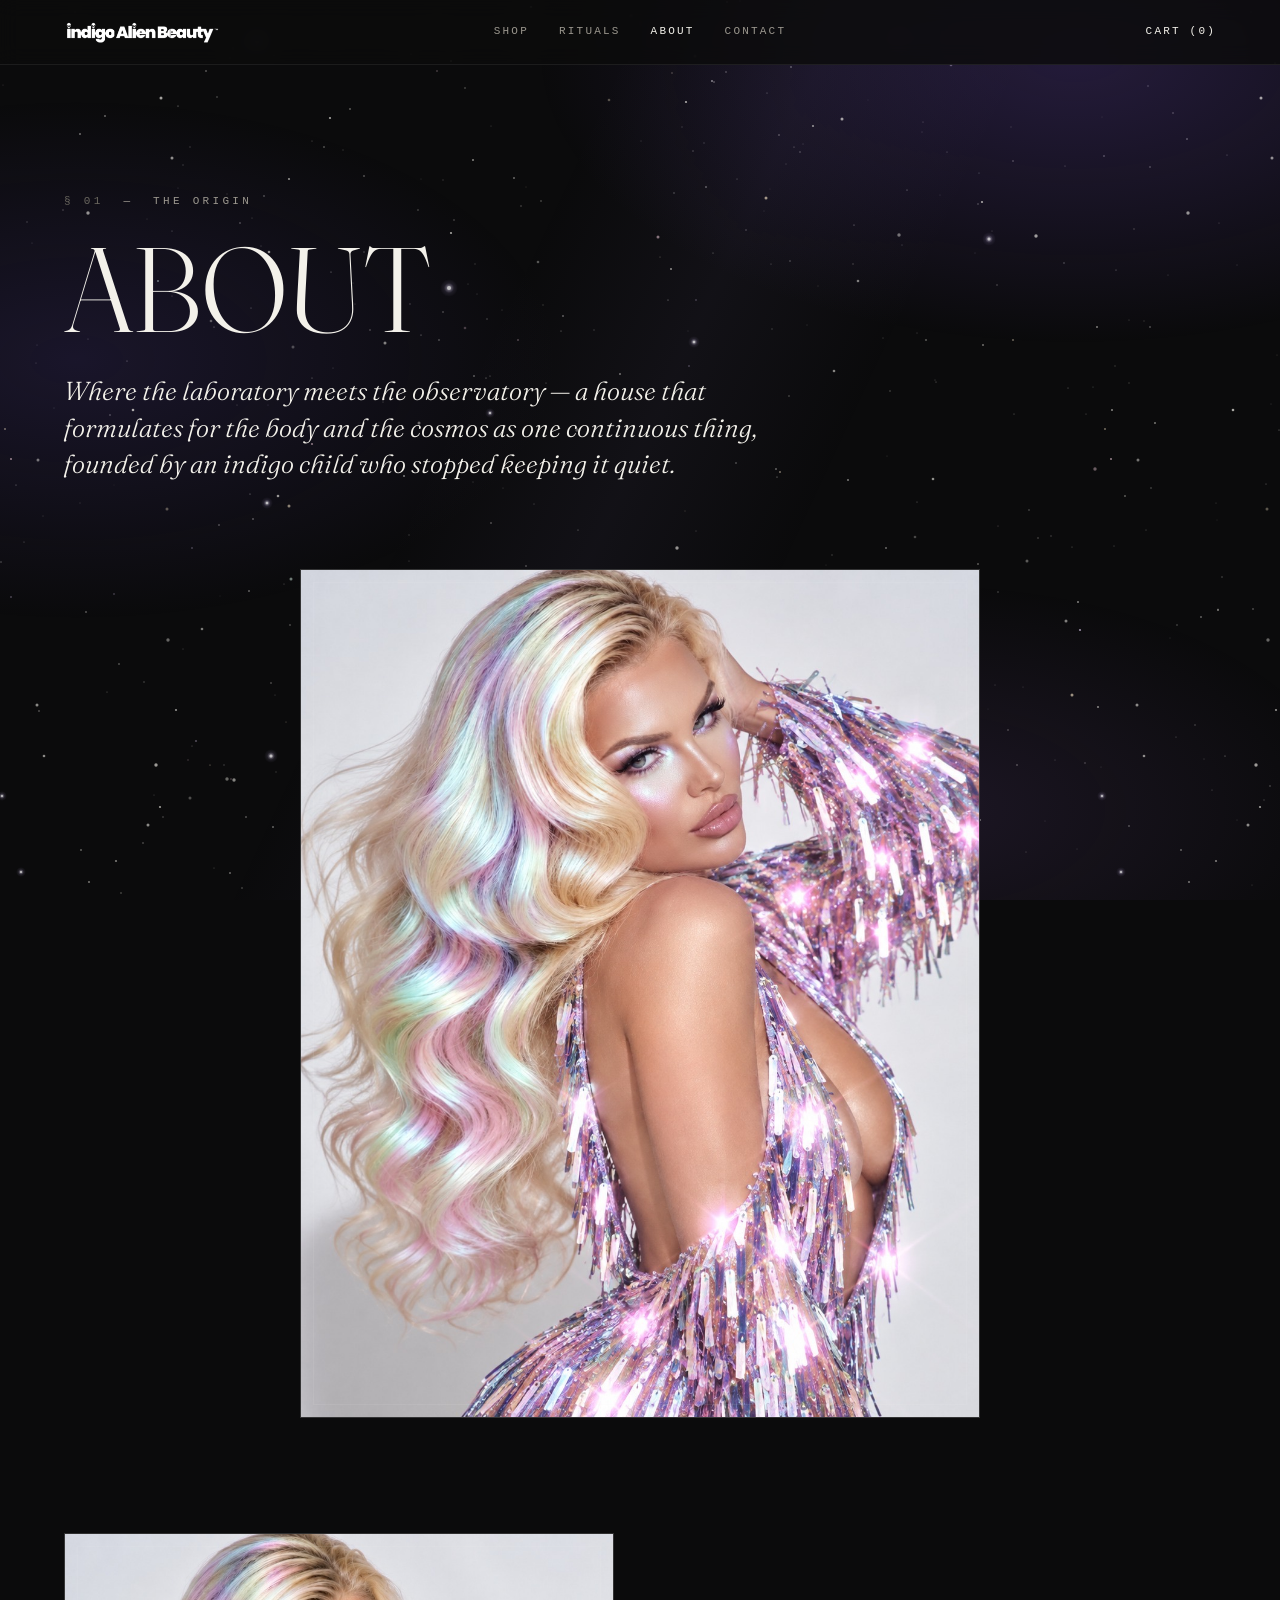
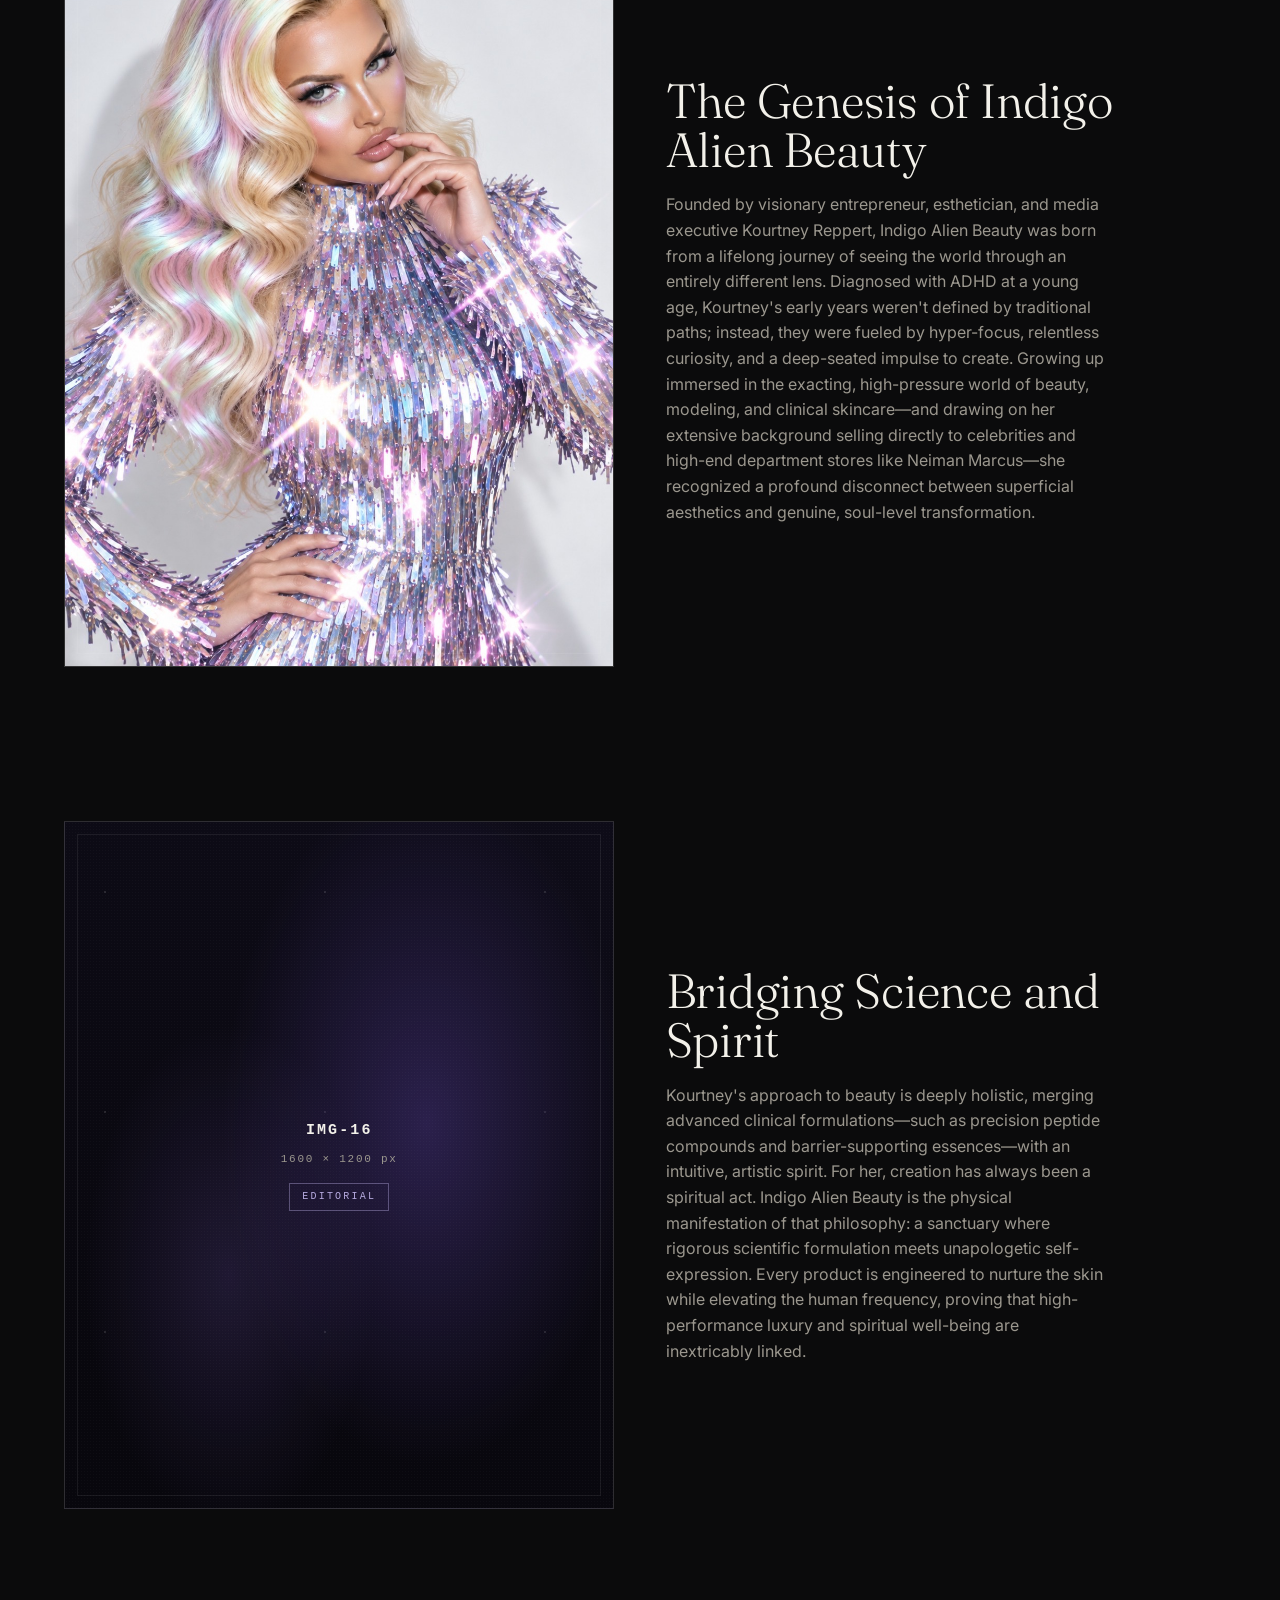
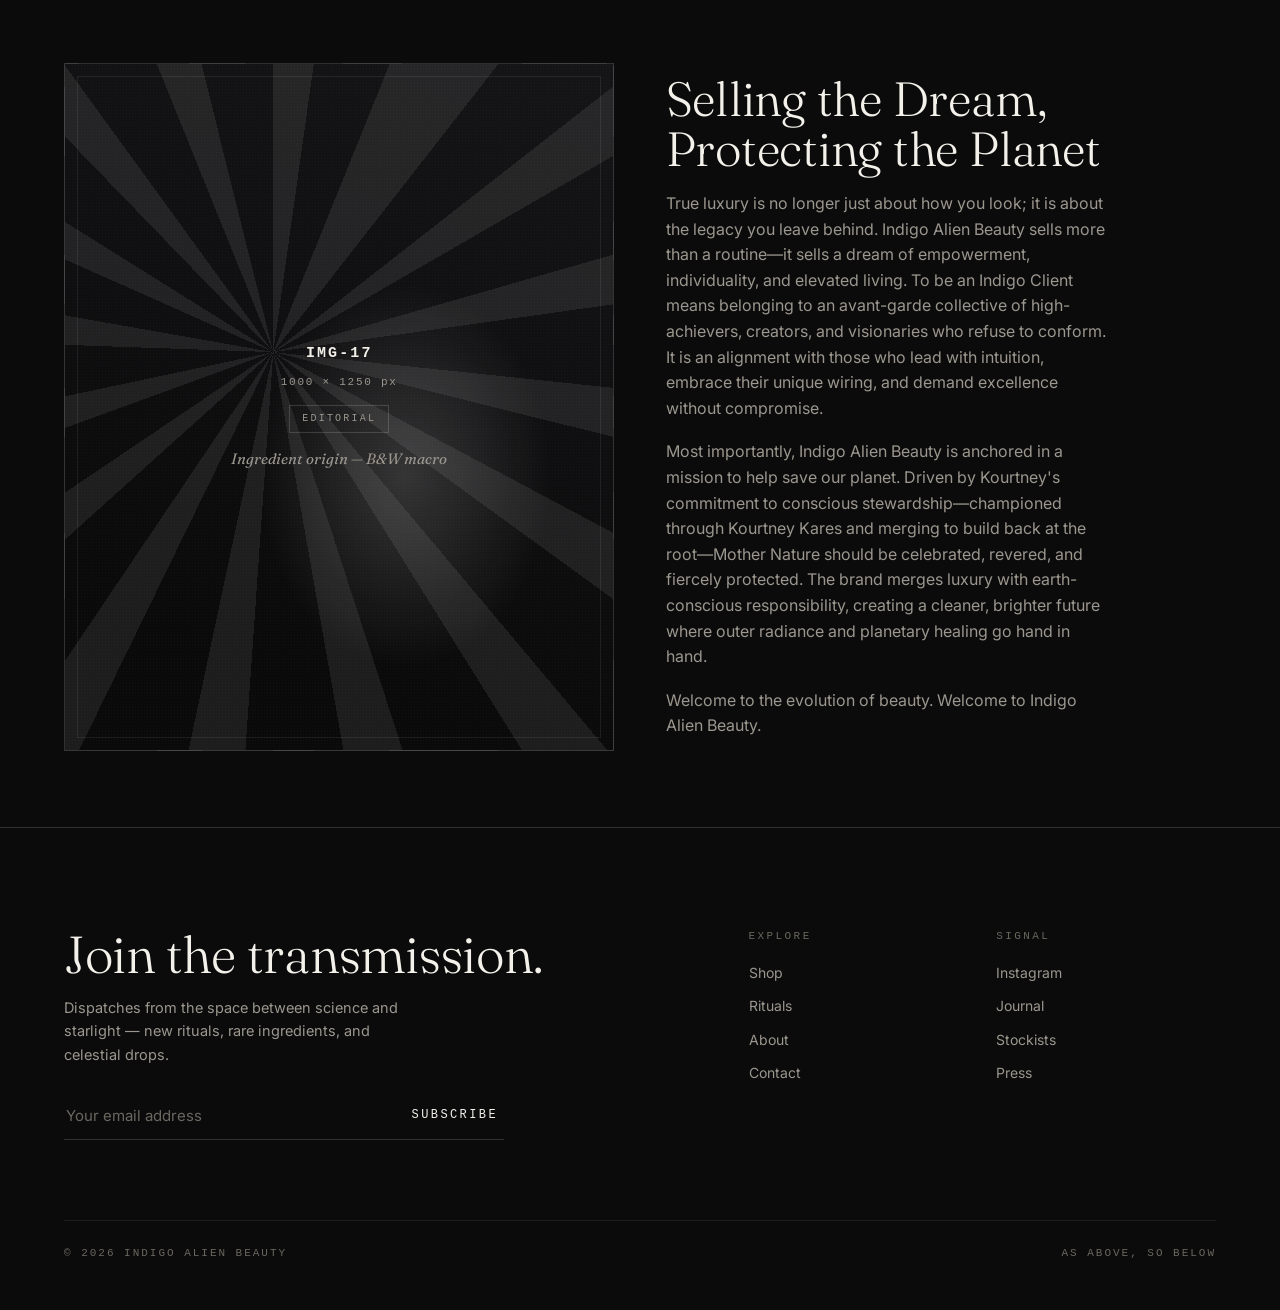
==== indigo-alien-v2/about.html @ c398a467 "Bump CSS cache-buster to v=20260923c on all pages for indigo tagline gradient Co-Authored-By: Claude" ====
<!DOCTYPE html>
<html lang="en">
<head>
<meta charset="UTF-8">
<meta name="viewport" content="width=device-width, initial-scale=1, viewport-fit=cover">
<title>Indigo Alien Beauty — Beauty from Beyond</title>
<link rel="preconnect" href="https://fonts.googleapis.com">
<link rel="preconnect" href="https://fonts.gstatic.com" crossorigin>
<link href="https://fonts.googleapis.com/css2?family=Fraunces:ital,opsz,wght@0,9..144,300;0,9..144,400;0,9..144,500;1,9..144,300;1,9..144,400&family=Inter:wght@400;500;600&display=swap" rel="stylesheet">
<link rel="stylesheet" href="styles.css?v=20260923c">
<link rel="canonical" href="https://justingossman.github.io/indigo-alien-v2/about.html">
<meta name="theme-color" content="#0b0b0c">
<link rel="icon" href="favicon.svg" type="image/svg+xml">
<link rel="apple-touch-icon" href="apple-touch-icon.png">
<!-- Open Graph -->
<meta property="og:type" content="website">
<meta property="og:site_name" content="Indigo Alien Beauty">
<meta property="og:title" content="Indigo Alien Beauty — Beauty from Beyond">
<meta property="og:description" content="Where the laboratory meets the observatory — skincare for the body and the cosmos as one continuous thing.">
<meta property="og:url" content="https://justingossman.github.io/indigo-alien-v2/about.html">
<meta property="og:image" content="https://justingossman.github.io/indigo-alien-v2/og-image.png">
<meta property="og:image:width" content="1200">
<meta property="og:image:height" content="630">
<meta property="og:image:alt" content="Indigo Alien Beauty — Beauty from Beyond">
<!-- Twitter -->
<meta name="twitter:card" content="summary_large_image">
<meta name="twitter:title" content="Indigo Alien Beauty — Beauty from Beyond">
<meta name="twitter:description" content="Where the laboratory meets the observatory — skincare for the body and the cosmos as one continuous thing.">
<meta name="twitter:image" content="https://justingossman.github.io/indigo-alien-v2/og-image.png">
</head>
<body>

<header class="site-head">
  <div class="head-inner">
    <a class="wordmark" href="index.html"><img src="img/brand/ia-logo-wordmark.png" alt="Indigo Alien Beauty" width="1250" height="191"></a>
    <nav class="main-nav">
      <a href="#">Shop</a>
      <a href="rituals.html">Rituals</a>
      <a href="about.html" aria-current="page">About</a>
      <a href="contact.html">Contact</a>
    </nav>
    <a class="cart" href="#">Cart (0)</a>
  </div>
</header>

<section class="wrap page-hero">
  <p class="kicker"><span class="idx">§ 01</span> &nbsp;— &nbsp;The Origin</p>
  <h1 class="display">About</h1>
  <p class="lead">Where the laboratory meets the observatory — a house that formulates for the body and the cosmos as one continuous thing, founded by an indigo child who stopped keeping it quiet.</p>
</section>

<!-- ABOUT HEADER IMAGE — white-bg studio portrait -->
<section class="wrap about-fig">
  <div class="slot">
    <img class="slot-img" src="img/photos/ia-about-header-kourtney.jpg" alt="Kourtney Reppert — studio portrait" width="1122" height="1402" loading="lazy" decoding="async">
  </div>
</section>

<section class="wrap">
  <div class="row2 founder">
    <div class="slot slot--studio slot--standin slot--founder">
      <img class="slot-img" src="img/photos/ia-founder-studio-kourtney.jpg" alt="Kourtney Reppert, founder of Indigo Alien Beauty" width="1121" height="1403" loading="lazy" decoding="async">
      <div class="slot-grain"></div>
      <div class="slot-meta">
        <span class="slot-id">IMG-19</span>
        <span class="slot-dim">900 × 1200 px</span>
        <span class="slot-type">Modeling</span>
      </div>
    </div>
    <div class="row2-copy">
      <h2 class="display">The Genesis of Indigo Alien Beauty</h2>
      <!-- CONFIRM WITH KOURTNEY -->
      <p>Founded by visionary entrepreneur, esthetician, and media executive Kourtney Reppert, Indigo Alien Beauty was born from a lifelong journey of seeing the world through an entirely different lens. Diagnosed with ADHD at a young age, Kourtney's early years weren't defined by traditional paths; instead, they were fueled by hyper-focus, relentless curiosity, and a deep-seated impulse to create. Growing up immersed in the exacting, high-pressure world of beauty, modeling, and clinical skincare—and drawing on her extensive background selling directly to celebrities and high-end department stores like Neiman Marcus—she recognized a profound disconnect between superficial aesthetics and genuine, soul-level transformation.</p>
    </div>
  </div>

  <div class="row2">
    <div class="slot slot--cosmos sx-belief">
      <div class="slot-grain"></div>
      <div class="slot-meta">
        <span class="slot-id">IMG-16</span>
        <span class="slot-dim">1600 × 1200 px</span>
        <span class="slot-type">Editorial</span>
      </div>
    </div>
    <div class="row2-copy">
      <h2 class="display">Bridging Science and Spirit</h2>
      <p>Kourtney's approach to beauty is deeply holistic, merging advanced clinical formulations—such as precision peptide compounds and barrier-supporting essences—with an intuitive, artistic spirit. For her, creation has always been a spiritual act. Indigo Alien Beauty is the physical manifestation of that philosophy: a sanctuary where rigorous scientific formulation meets unapologetic self-expression. Every product is engineered to nurture the skin while elevating the human frequency, proving that high-performance luxury and spiritual well-being are inextricably linked.</p>
    </div>
  </div>

  <div class="row2 flip">
    <div class="slot slot--mono sx-ingredient">
      <div class="slot-grain"></div>
      <div class="slot-meta">
        <span class="slot-id">IMG-17</span>
        <span class="slot-dim">1000 × 1250 px</span>
        <span class="slot-type">Editorial</span>
        <span class="slot-note">Ingredient origin — B&amp;W macro</span>
      </div>
    </div>
    <div class="row2-copy">
      <h2 class="display">Selling the Dream, Protecting the Planet</h2>
      <p>True luxury is no longer just about how you look; it is about the legacy you leave behind. Indigo Alien Beauty sells more than a routine—it sells a dream of empowerment, individuality, and elevated living. To be an Indigo Client means belonging to an avant-garde collective of high-achievers, creators, and visionaries who refuse to conform. It is an alignment with those who lead with intuition, embrace their unique wiring, and demand excellence without compromise.</p>
      <p>Most importantly, Indigo Alien Beauty is anchored in a mission to help save our planet. <!-- CONFIRM WITH KOURTNEY --> Driven by Kourtney's commitment to conscious stewardship—championed through Kourtney Kares and merging to build back at the root—Mother Nature should be celebrated, revered, and fiercely protected. The brand merges luxury with earth-conscious responsibility, creating a cleaner, brighter future where outer radiance and planetary healing go hand in hand.</p>
      <p>Welcome to the evolution of beauty. Welcome to Indigo Alien Beauty.</p>
    </div>
  </div>
</section>

<footer class="site-foot">
  <div class="wrap">
    <div class="foot-top">
      <div class="news">
        <h2 class="display">Join the transmission.</h2>
        <p>Dispatches from the space between science and starlight — new rituals, rare ingredients, and celestial drops.</p>
        <form onsubmit="return false;">
          <input type="email" placeholder="Your email address" aria-label="Your email address">
          <button type="submit">Subscribe</button>
        </form>
      </div>
      <div class="foot-nav">
        <div class="foot-col">
          <h4>Explore</h4>
          <a href="#">Shop</a>
          <a href="rituals.html">Rituals</a>
          <a href="about.html">About</a>
          <a href="contact.html">Contact</a>
        </div>
        <div class="foot-col">
          <h4>Signal</h4>
          <a href="#">Instagram</a>
          <a href="#">Journal</a>
          <a href="contact.html">Stockists</a>
          <a href="contact.html">Press</a>
        </div>
      </div>
    </div>
    <div class="foot-bottom">
      <span>© 2026 Indigo Alien Beauty</span>
      <span>As Above, So Below</span>
    </div>
  </div>
</footer>

</body>
</html>
---- indigo-alien-v2/styles.css ----
/* ============================================================================
   INDIGO ALIEN BEAUTY — "noir meets cosmos"
   A black-and-white editorial frame holding full-colour cosmic imagery.
   Restrained, gallery-like. No glow, no holographic fills, no blanket shadows.
   The page background carries a sparse, static star field (see STAR FIELD).
   ============================================================================ */

:root{
  --bg:      #0b0b0c;   /* near-black gallery wall */
  --bg-2:    #101012;   /* faint panel lift */
  --ink:     #f3f1ea;   /* bone white */
  --muted:   #9b978e;   /* grey type */
  --faint:   #6a675f;
  --line:    rgba(243,241,234,0.16);  /* hairline rule */
  --line-2:  rgba(243,241,234,0.08);  /* softer hairline */
  --indigo:  #3d2f72;   /* the single accent hue — only ever inside image slots */

  /* hero tagline gradient — swap these when Kourtney's logo file arrives */
  --bfb-grad-1: #2E1A6B;   /* deep indigo */
  --bfb-grad-2: #7B5CFF;   /* violet */
  --bfb-grad-3: #C9B8FF;   /* lavender */

  --serif: 'Fraunces', Georgia, 'Times New Roman', serif;
  --sans:  'Inter', system-ui, -apple-system, 'Helvetica Neue', Arial, sans-serif;
  --mono:  ui-monospace, 'SFMono-Regular', 'SF Mono', Menlo, Consolas, monospace;

  --pad: clamp(22px, 5vw, 64px);
  box-sizing:border-box;
}
*{ box-sizing:border-box; }
html,body{ margin:0; padding:0; background:var(--bg); color:var(--ink); }
body{
  font-family:var(--sans); font-size:16px; line-height:1.6;
  -webkit-font-smoothing:antialiased; text-rendering:optimizeLegibility;
  overflow-x:hidden;
  position:relative; z-index:0;          /* stacking context for the star layers */
}

/* ============================================================================
   STAR FIELD — page background only
   Two fixed layers behind every section: soft nebula washes in the brand indigo
   plus a dense far field (static), and a nearer field with a few luminous
   lavender-haloed stars that breathes very slowly. Pure CSS + two small SVG tiles,
   opacity-only animation (GPU composited — costs nothing on a phone), frozen
   under prefers-reduced-motion. Image slots have opaque backgrounds, so stars
   only ever show in the black between them.
   ============================================================================ */
body::before, body::after{
  content:""; position:fixed; inset:0; z-index:-1; pointer-events:none;
  background-repeat:repeat;
}
body::before{
  /* nebula washes in the brand indigo/violet (top-right, left, bottom-right), a faint
     diagonal band, then the dense far star field */
  background-image:
    radial-gradient(60% 46% at 84% 6%,  rgba(96,66,168,0.30), rgba(96,66,168,0) 70%),
    radial-gradient(52% 40% at 6% 40%,  rgba(61,47,114,0.30), rgba(61,47,114,0) 72%),
    radial-gradient(48% 36% at 72% 90%, rgba(122,84,166,0.16), rgba(122,84,166,0) 70%),
    linear-gradient(115deg, rgba(150,130,210,0) 38%, rgba(150,130,210,0.055) 50%, rgba(150,130,210,0) 62%),
    url("img/bg/stars-far.svg");
  background-size:100% 100%,100% 100%,100% 100%,100% 100%,1400px 2000px;
  background-repeat:no-repeat,no-repeat,no-repeat,no-repeat,repeat;
  opacity:1;
}
body::after{
  background-image:url("img/bg/stars-near.svg");
  background-size:1100px 1500px; background-position:37% 61%;
  opacity:0.75;
  animation:stars-breathe 12s ease-in-out infinite alternate;
}
@keyframes stars-breathe{ from{ opacity:0.45; } to{ opacity:1; } }
@media (prefers-reduced-motion:reduce){
  body::after{ animation:none; opacity:0.75; }
}
a{ color:inherit; text-decoration:none; }
img{ display:block; max-width:100%; }

/* ---- layout ------------------------------------------------------------- */
.wrap{ width:100%; max-width:1320px; margin:0 auto; padding:0 var(--pad); }
.rule{ height:1px; background:var(--line); border:0; margin:0; }
.section{ padding-top:clamp(70px,10vw,140px); padding-bottom:clamp(70px,10vw,140px); }  /* top/bottom only so .wrap keeps its side padding */

/* ---- type helpers ------------------------------------------------------- */
.kicker{
  font-family:var(--mono); font-size:11px; letter-spacing:0.30em;
  text-transform:uppercase; color:var(--muted); margin:0;
}
.kicker .idx{ color:var(--faint); }
h1,h2,h3,h4{ font-family:var(--serif); font-weight:300; margin:0; letter-spacing:0; }
.display{
  font-family:var(--serif); font-weight:300; line-height:0.98;
  letter-spacing:-0.005em;
}
.lead{
  font-family:var(--serif); font-style:italic; font-weight:300;
  font-size:clamp(18px,2.3vw,26px); line-height:1.4; color:var(--ink);
}
.smallcaps{
  font-family:var(--mono); text-transform:uppercase; letter-spacing:0.24em;
  font-size:12px; color:var(--muted);
}

/* section header shared */
.sec-head{ display:flex; align-items:flex-end; justify-content:space-between;
  gap:28px; flex-wrap:wrap; margin-bottom:clamp(32px,5vw,64px); }
.sec-head h2{ font-size:clamp(30px,5vw,62px); line-height:1.0; }
.sec-head .note{ max-width:34ch; color:var(--muted); font-size:14.5px; }

/* ---- buttons ------------------------------------------------------------ */
.btn{
  display:inline-block; border:1px solid var(--ink); color:var(--ink);
  background:transparent; padding:16px 32px;
  font-family:var(--mono); font-size:12px; letter-spacing:0.24em;
  text-transform:uppercase; cursor:pointer;
  transition:background .35s ease, color .35s ease;
}
.btn:hover{ background:var(--ink); color:var(--bg); }
.link-underline{
  font-family:var(--mono); font-size:12px; letter-spacing:0.18em;
  text-transform:uppercase; color:var(--ink);
  padding-bottom:3px; border-bottom:1px solid var(--line);
  transition:border-color .3s ease;
}
.link-underline:hover{ border-color:var(--ink); }

/* ============================================================================
   HEADER / NAV
   ============================================================================ */
.site-head{
  position:sticky; top:0; z-index:40;
  background:rgba(11,11,12,0.82);
  -webkit-backdrop-filter:blur(10px); backdrop-filter:blur(10px);
  border-bottom:1px solid var(--line-2);
}
.head-inner{
  display:grid; grid-template-columns:1fr auto 1fr; align-items:center;
  gap:20px; padding:20px var(--pad);
}
.wordmark{
  font-family:var(--serif); font-weight:400; font-size:20px;
  letter-spacing:0.14em; text-transform:uppercase; white-space:nowrap;
  justify-self:start;
}
.wordmark span{ display:block; font-family:var(--mono); font-size:8px;
  letter-spacing:0.34em; color:var(--faint); margin-top:3px; }
.wordmark img{ display:block; height:24px; width:auto; }   /* client trademark wordmark */
.main-nav{ display:flex; gap:30px; justify-self:center; }
.main-nav a{
  font-family:var(--mono); font-size:11px; letter-spacing:0.20em;
  text-transform:uppercase; color:var(--muted); transition:color .25s ease;
}
.main-nav a:hover, .main-nav a[aria-current="page"]{ color:var(--ink); }
.cart{ justify-self:end; font-family:var(--mono); font-size:11px;
  letter-spacing:0.20em; text-transform:uppercase; color:var(--ink); white-space:nowrap; }
@media (max-width:820px){
  .wordmark img{ height:20px; }
  .head-inner{ grid-template-columns:1fr auto; row-gap:16px; }
  .main-nav{ grid-column:1 / -1; justify-self:center; flex-wrap:wrap;
    gap:20px; justify-content:center; }
}

/* ============================================================================
   IMAGE PLACEHOLDER SLOTS  (labeled catalog frames)
   ============================================================================ */
.slot{
  position:relative; width:100%; min-width:0;
  display:flex; align-items:center; justify-content:center;
  background:var(--bg-2);
  border:1px solid var(--line);
  overflow:hidden;
}
/* thin inner mat frame — a line, not a shadow */
.slot::after{
  content:""; position:absolute; inset:12px; border:1px solid var(--line-2);
  pointer-events:none;
}
/* faint tonal grain so empty frames don't read as dead flat */
.slot-grain{
  position:absolute; inset:0; pointer-events:none; opacity:0.5;
  background-image:radial-gradient(rgba(255,255,255,0.05) 0.5px, transparent 0.6px);
  background-size:3px 3px;
}
.slot-meta{ position:relative; z-index:2; text-align:center; padding:20px; }
.slot-id{
  display:block; font-family:var(--mono); font-size:15px; letter-spacing:0.14em;
  color:var(--ink); font-weight:600;
}
.slot-dim{ display:block; font-family:var(--mono); font-size:11px;
  letter-spacing:0.16em; color:var(--muted); margin-top:8px; }
.slot-type{
  display:inline-block; margin-top:14px; padding:5px 12px;
  font-family:var(--mono); font-size:10px; letter-spacing:0.22em;
  text-transform:uppercase; color:var(--muted);
  border:1px solid var(--line);
}
.slot-note{ display:block; margin-top:14px; font-family:var(--serif);
  font-style:italic; font-size:15px; color:var(--muted); }

/* monochrome subject — the diptych band */
.slot--mono{
  background:
    radial-gradient(120% 90% at 25% 15%, rgba(255,255,255,0.10) 0%, transparent 50%),
    linear-gradient(200deg,#151517 0%,#0a0a0b 78%);
}
/* full-colour cosmic subject — a single restrained indigo wash, no rainbow */
.slot--cosmos{
  background:
    radial-gradient(90% 80% at 78% 22%, rgba(61,47,114,0.34) 0%, transparent 58%),
    linear-gradient(200deg,#131317 0%,#0a0a0b 80%);
}
.slot--cosmos .slot-type{ color:#b7abe0; border-color:rgba(183,171,224,0.4); }
/* product studio — neutral vignette */
.slot--studio{
  background:
    radial-gradient(70% 70% at 50% 42%, rgba(255,255,255,0.07) 0%, transparent 62%),
    linear-gradient(200deg,#141416 0%,#0a0a0b 82%);
}

/* ============================================================================
   HERO
   ============================================================================ */
.hero{ display:grid; grid-template-columns:1.02fr 0.98fr; gap:clamp(30px,5vw,72px);
  align-items:center; padding-top:clamp(56px,8vw,110px); padding-bottom:clamp(60px,9vw,120px); }
  /* ^ top/bottom only — the old shorthand wiped out .wrap's side padding and the hero ran edge to edge */
.hero-copy{ max-width:600px; }
.hero h1{ font-size:clamp(40px,9vw,116px); line-height:0.94;
  text-transform:uppercase; letter-spacing:-0.01em; margin:26px 0 0; }
.hero .lead{ max-width:44ch; margin:30px 0 40px; }
.hero-fig{ width:100%; margin:0; }   /* <figure> default 40px side margins were pushing the photo off-screen on phones */
.hero-fig .slot{ aspect-ratio:3/4; }
.hero-fig .slot-img{ object-position:50% 18%; }     /* face leads on the 3:4 desktop frame */
@media (max-width:860px){
  .hero{ grid-template-columns:minmax(0,1fr); }
  .hero-copy{ min-width:0; }
  .hero-fig{ order:-1; min-width:0; }
  /* phones: the full campaign frame — face and jar both in shot, nothing cropped */
  .hero-fig .slot{ aspect-ratio:1154/2106; max-height:82vh; }
  .hero-fig .slot-img{ object-position:50% 50%; }
}

/* ============================================================================
   COVER — the client's brand lockup as a masthead above the hero (index only)
   ============================================================================ */
.cover{ display:flex; justify-content:center; padding-top:clamp(34px,5vw,64px); }
.cover-lockup{ width:min(560px,86%); height:auto; }
.cover + .hero{ padding-top:clamp(36px,5vw,72px); }

/* ============================================================================
   DIPTYCH — "As Above, So Below"
   ============================================================================ */
.diptych{ display:flex; flex-direction:column; gap:clamp(28px,4vw,56px); }
.pair{ display:grid; grid-template-columns:minmax(0,1fr) minmax(0,1fr); gap:clamp(14px,2vw,26px);
  align-items:stretch; }
.pair .slot{ aspect-ratio:4/5; }
.pair-head{ display:flex; align-items:baseline; justify-content:space-between;
  gap:16px; border-top:1px solid var(--line); padding-top:14px; margin-bottom:14px; }
.pair-head .pi{ font-family:var(--serif); font-style:italic; font-size:22px; color:var(--muted); }
.pair-head .pl{ font-family:var(--mono); font-size:11px; letter-spacing:0.22em;
  text-transform:uppercase; color:var(--faint); }
@media (max-width:640px){ .pair{ grid-template-columns:1fr; gap:14px; } }

/* ============================================================================
   PRODUCTS — "Luminous Offerings"
   ============================================================================ */
.products{ display:grid; grid-template-columns:repeat(3,minmax(0,1fr)); gap:clamp(20px,3vw,42px); }
.product .slot{ aspect-ratio:4/5; }
.product .p-body{ display:flex; align-items:baseline; justify-content:space-between;
  gap:16px; margin-top:22px; border-top:1px solid var(--line); padding-top:18px; }
.product h3{ font-size:26px; line-height:1.05; }
.product .p-desc{ color:var(--muted); font-size:13.5px; margin:8px 0 0; max-width:32ch; }
.product .price{ font-family:var(--mono); font-size:14px; letter-spacing:0.08em; color:var(--ink); }
.product .p-foot{ display:flex; align-items:center; justify-content:space-between;
  margin-top:16px; }
@media (max-width:820px){ .products{ grid-template-columns:1fr; max-width:460px; margin:0 auto; } }

/* ============================================================================
   FULL-BLEED BANNER — "Starseed Ritual Collection"
   ============================================================================ */
.banner{ position:relative; }
.banner .slot{ aspect-ratio:auto; min-height:clamp(360px,52vw,620px); border-left:0; border-right:0; }
.banner .slot::after{ inset:18px; }
.banner-copy{ position:absolute; inset:0; z-index:3; display:flex; flex-direction:column;
  align-items:center; justify-content:center; text-align:center; padding:30px; }
.banner-copy .kicker{ margin-bottom:22px; }
.banner-copy h2{ font-size:clamp(34px,6.5vw,88px); line-height:0.98;
  text-transform:uppercase; letter-spacing:0.01em; }
.banner-copy .sub{ font-family:var(--serif); font-style:italic; font-size:clamp(16px,2.4vw,24px);
  color:var(--ink); margin-top:20px; }
/* keep the banner meta chip out of the way, lower-left */
.banner .slot-meta{ position:absolute; left:22px; bottom:18px; text-align:left; padding:0; z-index:2; }
.banner .slot-meta .slot-type{ margin-top:10px; }

/* ============================================================================
   LIMITED-RUN DETAIL BLOCK
   ============================================================================ */
.detail{ text-align:center; padding-top:clamp(46px,7vw,90px); padding-bottom:clamp(46px,7vw,90px); }
.detail .line{ display:inline-flex; flex-wrap:wrap; gap:10px 26px; justify-content:center;
  align-items:center; padding:26px 0; border-top:1px solid var(--line);
  border-bottom:1px solid var(--line); }
.detail .line span{ font-family:var(--mono); font-size:12px; letter-spacing:0.32em;
  text-transform:uppercase; color:var(--muted); }
.detail .line b{ color:var(--ink); font-weight:400; }
.detail .line i{ color:var(--faint); font-style:normal; }

/* ============================================================================
   FOOTER + NEWSLETTER
   ============================================================================ */
.site-foot{ border-top:1px solid var(--line); padding:clamp(56px,8vw,100px) 0 48px; }
.foot-top{ display:grid; grid-template-columns:1.3fr 1fr; gap:clamp(36px,6vw,80px);
  align-items:start; }
.news h2{ font-size:clamp(28px,4.5vw,52px); line-height:1.0; }
.news p{ color:var(--muted); max-width:40ch; margin:16px 0 26px; font-size:14.5px; }
.news form{ display:flex; gap:0; max-width:440px; border-bottom:1px solid var(--line); }
.news input{ flex:1; background:transparent; border:0; color:var(--ink);
  font-family:var(--sans); font-size:15px; padding:14px 2px; }
.news input::placeholder{ color:var(--faint); }
.news input:focus{ outline:0; }
.news button{ background:transparent; border:0; color:var(--ink); cursor:pointer;
  font-family:var(--mono); font-size:12px; letter-spacing:0.20em; text-transform:uppercase;
  padding:0 6px; }
.news button:hover{ color:var(--muted); }
.foot-nav{ display:grid; grid-template-columns:1fr 1fr; gap:28px; }
.foot-col h4{ font-family:var(--mono); font-weight:400; font-size:11px; letter-spacing:0.22em;
  text-transform:uppercase; color:var(--faint); margin:0 0 16px; }
.foot-col a{ display:block; font-size:14px; color:var(--muted); margin-bottom:11px;
  transition:color .25s ease; }
.foot-col a:hover{ color:var(--ink); }
.foot-bottom{ display:flex; align-items:center; justify-content:space-between;
  flex-wrap:wrap; gap:14px; margin-top:clamp(46px,7vw,80px); padding-top:24px;
  border-top:1px solid var(--line-2); }
.foot-bottom span{ font-family:var(--mono); font-size:11px; letter-spacing:0.18em;
  text-transform:uppercase; color:var(--faint); }
@media (max-width:760px){
  .foot-top{ grid-template-columns:1fr; }
}

/* ============================================================================
   INTERIOR PAGE HERO (rituals / about / contact)
   ============================================================================ */
.page-hero{ padding-top:clamp(70px,10vw,130px); padding-bottom:clamp(30px,5vw,60px); }
.page-hero h1{ font-size:clamp(46px,10vw,120px); line-height:0.94;
  text-transform:uppercase; letter-spacing:-0.01em; margin:22px 0 0; }
.page-hero .lead{ max-width:46ch; margin-top:28px; }

/* generic two-up editorial rows */
.row2{ display:grid; grid-template-columns:minmax(0,1fr) minmax(0,1fr); gap:clamp(24px,4vw,60px);
  align-items:center; padding:clamp(40px,6vw,90px) 0; }
.row2.flip .row2-copy{ order:2; }
.row2 .slot{ aspect-ratio:4/5; }
.row2-copy h2{ font-size:clamp(28px,4vw,48px); line-height:1.03; }
.row2-copy p{ color:var(--muted); margin:18px 0 0; max-width:44ch; }
.row2-copy .kicker{ margin-bottom:18px; }
@media (max-width:800px){
  .row2{ grid-template-columns:1fr; }
  .row2.flip .row2-copy{ order:0; }
}

/* founder row (about) — portrait at 3:4, first-person statement */
.row2 .slot--founder{ aspect-ratio:3/4; }
.founder .row2-copy .statement{
  font-family:var(--serif); font-style:italic; font-weight:300;
  font-size:clamp(18px,1.7vw,22px); line-height:1.45; color:var(--ink);
}
.founder .row2-copy .sig{
  font-family:var(--mono); font-style:normal; font-size:11px; letter-spacing:0.22em;
  text-transform:uppercase; color:var(--faint); margin-top:28px;
}

/* steps list (rituals) */
.steps{ display:grid; grid-template-columns:repeat(3,minmax(0,1fr)); gap:clamp(20px,3vw,40px); }
.step .slot{ aspect-ratio:3/4; }
.step .s-no{ font-family:var(--serif); font-style:italic; font-size:22px; color:var(--muted);
  margin-top:20px; }
.step h3{ font-size:23px; margin:6px 0 8px; }
.step p{ color:var(--muted); font-size:14px; margin:0; }
@media (max-width:820px){ .steps{ grid-template-columns:1fr; max-width:440px; margin:0 auto; } }

/* contact */
.contact-grid{ display:grid; grid-template-columns:minmax(0,1fr) minmax(0,1fr); gap:clamp(30px,5vw,70px);
  align-items:start; padding-bottom:clamp(50px,8vw,100px); }
.contact-form label{ display:block; font-family:var(--mono); font-size:11px;
  letter-spacing:0.20em; text-transform:uppercase; color:var(--muted); margin:24px 0 8px; }
.contact-form input, .contact-form textarea{
  width:100%; background:transparent; border:0; border-bottom:1px solid var(--line);
  color:var(--ink); font-family:var(--sans); font-size:15px; padding:12px 2px; }
.contact-form input:focus, .contact-form textarea:focus{ outline:0; border-color:var(--ink); }
.contact-form textarea{ resize:vertical; min-height:110px; }
.contact-form .btn{ margin-top:34px; }
.contact-info dt{ font-family:var(--mono); font-size:11px; letter-spacing:0.20em;
  text-transform:uppercase; color:var(--faint); margin-top:26px; }
.contact-info dd{ margin:8px 0 0; font-family:var(--serif); font-size:20px; color:var(--ink); }
@media (max-width:800px){ .contact-grid{ grid-template-columns:1fr; } }

/* ============================================================================
   HYBRID FILL — no slot reads empty
   EDITORIAL slots: CSS-only cosmic/macro textures (no external images).
   B&W diptych + ingredient stay strictly monochrome; the four colour cosmic
   slots carry a restrained indigo undertone. Each slot is distinct; the six
   diptych textures are built in mirrored pairs so each pair reads as a pair.
   `.slot.sx-*` (0,2,0) intentionally overrides `.slot--mono/--cosmos` (0,1,0).
   ============================================================================ */

/* — Pair I · Neuron / Galaxy filament (branching web, mirrored corners) — */
.slot.sx-neuron{
  background-color:#0a0a0b;
  background-image:
    radial-gradient(closest-side at 30% 28%, rgba(255,255,255,0.30), rgba(255,255,255,0.05) 45%, transparent 72%),
    repeating-conic-gradient(from 12deg at 30% 28%, rgba(255,255,255,0.05) 0deg 1.6deg, transparent 1.6deg 8deg),
    radial-gradient(1px 1px at 18px 30px, rgba(255,255,255,0.35), transparent),
    radial-gradient(1px 1px at 70px 90px, rgba(255,255,255,0.22), transparent),
    linear-gradient(200deg,#161618,#0a0a0b 80%);
  background-size:auto,auto,120px 120px,170px 170px,auto;
}
.slot.sx-galaxy{
  background-color:#0a0a0b;
  background-image:
    radial-gradient(closest-side at 70% 72%, rgba(255,255,255,0.30), rgba(255,255,255,0.05) 45%, transparent 72%),
    repeating-conic-gradient(from 12deg at 70% 72%, rgba(255,255,255,0.05) 0deg 1.6deg, transparent 1.6deg 8deg),
    radial-gradient(1px 1px at 40px 20px, rgba(255,255,255,0.30), transparent),
    radial-gradient(1px 1px at 90px 80px, rgba(255,255,255,0.20), transparent),
    linear-gradient(200deg,#151517,#0a0a0b 80%);
  background-size:auto,auto,140px 140px,190px 190px,auto;
}

/* — Pair II · Iris / Nebula (radial burst from centre) — */
.slot.sx-iris{
  background-color:#0a0a0b;
  background-image:
    radial-gradient(circle at 50% 50%, #050506 7%, transparent 8%),
    repeating-conic-gradient(from 0deg at 50% 50%, rgba(255,255,255,0.12) 0deg 1.2deg, transparent 1.2deg 4.2deg),
    radial-gradient(circle at 50% 50%, transparent 52%, rgba(255,255,255,0.12) 60%, transparent 66%),
    radial-gradient(circle at 50% 50%, rgba(255,255,255,0.10), transparent 55%),
    linear-gradient(200deg,#141416,#0a0a0b 85%);
}
.slot.sx-nebula{
  background-color:#0a0a0b;
  background-image:
    radial-gradient(40% 32% at 46% 44%, rgba(255,255,255,0.22), transparent 70%),
    radial-gradient(55% 45% at 56% 58%, rgba(255,255,255,0.12), transparent 72%),
    radial-gradient(1px 1px at 30px 40px, rgba(255,255,255,0.32), transparent),
    radial-gradient(1px 1px at 96px 110px, rgba(255,255,255,0.20), transparent),
    linear-gradient(200deg,#141416,#0a0a0b 85%);
  background-size:auto,auto,150px 150px,210px 210px,auto;
}

/* — Pair III · Tree roots / Blood vessels (vertical branching, mirrored) — */
.slot.sx-roots{
  background-color:#0a0a0b;
  background-image:
    linear-gradient(180deg, rgba(255,255,255,0.16), transparent 55%),
    repeating-linear-gradient(200deg, rgba(255,255,255,0.06) 0 1px, transparent 1px 20px),
    repeating-linear-gradient(158deg, rgba(255,255,255,0.05) 0 1px, transparent 1px 26px),
    linear-gradient(200deg,#151517,#0a0a0b 82%);
}
.slot.sx-vessels{
  background-color:#0a0a0b;
  background-image:
    linear-gradient(0deg, rgba(255,255,255,0.15), transparent 55%),
    repeating-linear-gradient(160deg, rgba(255,255,255,0.06) 0 1px, transparent 1px 20px),
    repeating-linear-gradient(202deg, rgba(255,255,255,0.05) 0 1px, transparent 1px 26px),
    linear-gradient(200deg,#151517,#0a0a0b 82%);
}

/* — IMG-17 · Ingredient origin (B&W crystalline macro) — */
.slot.sx-ingredient{
  background-color:#0a0a0b;
  background-image:
    repeating-conic-gradient(from 30deg at 38% 42%, rgba(255,255,255,0.08) 0deg 8deg, rgba(0,0,0,0) 8deg 22deg),
    radial-gradient(closest-side at 62% 60%, rgba(255,255,255,0.16), transparent 70%),
    linear-gradient(200deg,#151517,#0a0a0b 82%);
}

/* — Colour cosmic slots (restrained indigo undertone) — */
.slot.sx-banner{
  background-color:#0a0a0e;
  background-image:
    radial-gradient(60% 120% at 22% 40%, rgba(61,47,114,0.55), transparent 60%),
    radial-gradient(50% 100% at 78% 62%, rgba(90,60,150,0.32), transparent 62%),
    radial-gradient(1px 1px at 30px 40px, rgba(255,255,255,0.5), transparent),
    radial-gradient(1px 1px at 120px 90px, rgba(255,255,255,0.28), transparent),
    linear-gradient(200deg,#0e0c18,#08070d 85%);
  background-size:auto,auto,160px 160px,240px 240px,auto;
}
.slot.sx-ritual{
  background-color:#0a0a0e;
  background-image:
    radial-gradient(70% 110% at 12% 50%, rgba(70,52,128,0.5), transparent 62%),
    radial-gradient(40% 60% at 70% 30%, rgba(120,90,190,0.22), transparent 65%),
    radial-gradient(1px 1px at 50px 60px, rgba(255,255,255,0.4), transparent),
    linear-gradient(200deg,#0e0c18,#08070d 85%);
  background-size:auto,auto,200px 200px,auto;
}
.slot.sx-belief{
  background-color:#0a0a0e;
  background-image:
    radial-gradient(60% 80% at 66% 44%, rgba(74,54,132,0.5), transparent 62%),
    radial-gradient(40% 55% at 30% 66%, rgba(120,90,190,0.20), transparent 66%),
    radial-gradient(1px 1px at 40px 70px, rgba(255,255,255,0.4), transparent),
    linear-gradient(200deg,#0e0c18,#08070d 85%);
  background-size:auto,auto,220px 220px,auto;
}
.slot.sx-contact{
  background-color:#0a0a0e;
  background-image:
    radial-gradient(90% 60% at 50% 22%, rgba(74,54,132,0.5), transparent 60%),
    radial-gradient(70% 50% at 50% 82%, rgba(60,44,110,0.3), transparent 66%),
    radial-gradient(1px 1px at 60px 50px, rgba(255,255,255,0.4), transparent),
    linear-gradient(200deg,#0e0c18,#08070d 85%);
  background-size:auto,auto,200px 200px,auto;
}

/* ============================================================================
   STAND-IN slots — PRODUCT & MODELING hold full-colour temporary stand-in
   images until licensed originals land. No overlay; provenance and swap
   status are tracked in PLACEHOLDERS.md only.
   ============================================================================ */
.slot--standin{ isolation:isolate; }
.slot--standin .slot-meta{ display:none; }          /* the image is the content */
.slot-img{
  position:absolute; inset:0; width:100%; height:100%; object-fit:cover; z-index:0;
}
.slot--standin .slot-grain{ display:none; }          /* grain off — full-quality image */

/* ============================================================================
   HERO TAGLINE — "Beauty from Beyond"™
   Iridescent indigo text fill (deep indigo / violet / lavender — colors live
   in :root as --bfb-grad-1/2/3) with a very slow shimmer. Falls back to solid
   ink where background-clip:text is unsupported; static gradient under
   prefers-reduced-motion.
   ============================================================================ */
.hero h1.tagline{
  font-size:clamp(46px,10.5vw,138px); font-weight:500; line-height:0.95;
  margin:24px 0 0;
}
@supports ((-webkit-background-clip:text) or (background-clip:text)){
  .hero h1.tagline{
    background:linear-gradient(100deg,var(--bfb-grad-1) 0%,var(--bfb-grad-2) 28%,var(--bfb-grad-3) 52%,var(--bfb-grad-2) 76%,var(--bfb-grad-1) 100%);
    background-size:220% 100%; background-position:0 0;
    -webkit-background-clip:text; background-clip:text;
    -webkit-text-fill-color:transparent; color:transparent;
    animation:bfb-shimmer 22s linear infinite;
  }
}
@keyframes bfb-shimmer{ to{ background-position:220% 0; } }
@media (prefers-reduced-motion:reduce){
  .hero h1.tagline{ animation:none; }
}
.tagline .tm{ font-size:0.32em; vertical-align:super; font-weight:400; line-height:1; }
/* former headline, demoted to subheadline */
.hero .subhead{
  font-family:var(--serif); font-weight:300;
  font-size:clamp(22px,3.2vw,42px); line-height:1.05;
  text-transform:uppercase; letter-spacing:-0.005em;
  color:var(--ink); margin:16px 0 0;
}

/* ============================================================================
   CLIENT CAMPAIGN PHOTOS — about header figure, serum band, lookbook strip
   Mobile-first. Every frame has an explicit aspect-ratio and every <img> has
   width/height attributes, so nothing shifts on load. Faces never cropped:
   mobile frames use each photo's natural ratio.
   ============================================================================ */
/* About header figure — natural ratio, centred plate */
.about-fig{ padding-bottom:clamp(20px,3vw,40px); }
.about-fig .slot{ aspect-ratio:1122/1402; max-width:680px; margin:0 auto; }

/* Serum band — natural ratio on mobile (zero crop); wide editorial band on desktop,
   positioned high so the face stays fully in frame */
.serum-band{ border-top:1px solid var(--line-2); border-bottom:1px solid var(--line-2);
  margin-top:clamp(20px,4vw,40px); }
.serum-band img{ display:block; width:100%; height:auto;
  aspect-ratio:1100/1430; object-fit:cover; }
@media (min-width:861px){
  .serum-band img{ aspect-ratio:16/7; object-position:50% 18%; }
}

/* Lookbook strip — swipeable snap strip on mobile, three-up row on desktop */
.lookbook{ padding-top:0; }
.look-strip{ display:flex; gap:clamp(12px,1.8vw,26px); overflow-x:auto;
  scroll-snap-type:x mandatory; -webkit-overflow-scrolling:touch;
  scrollbar-width:none; padding-bottom:4px; }
.look-strip::-webkit-scrollbar{ display:none; }
.look-slot{ flex:0 0 78%; scroll-snap-align:center; aspect-ratio:4/5; }
@media (min-width:861px){
  .look-strip{ overflow-x:visible; }
  .look-slot{ flex:1; }
}
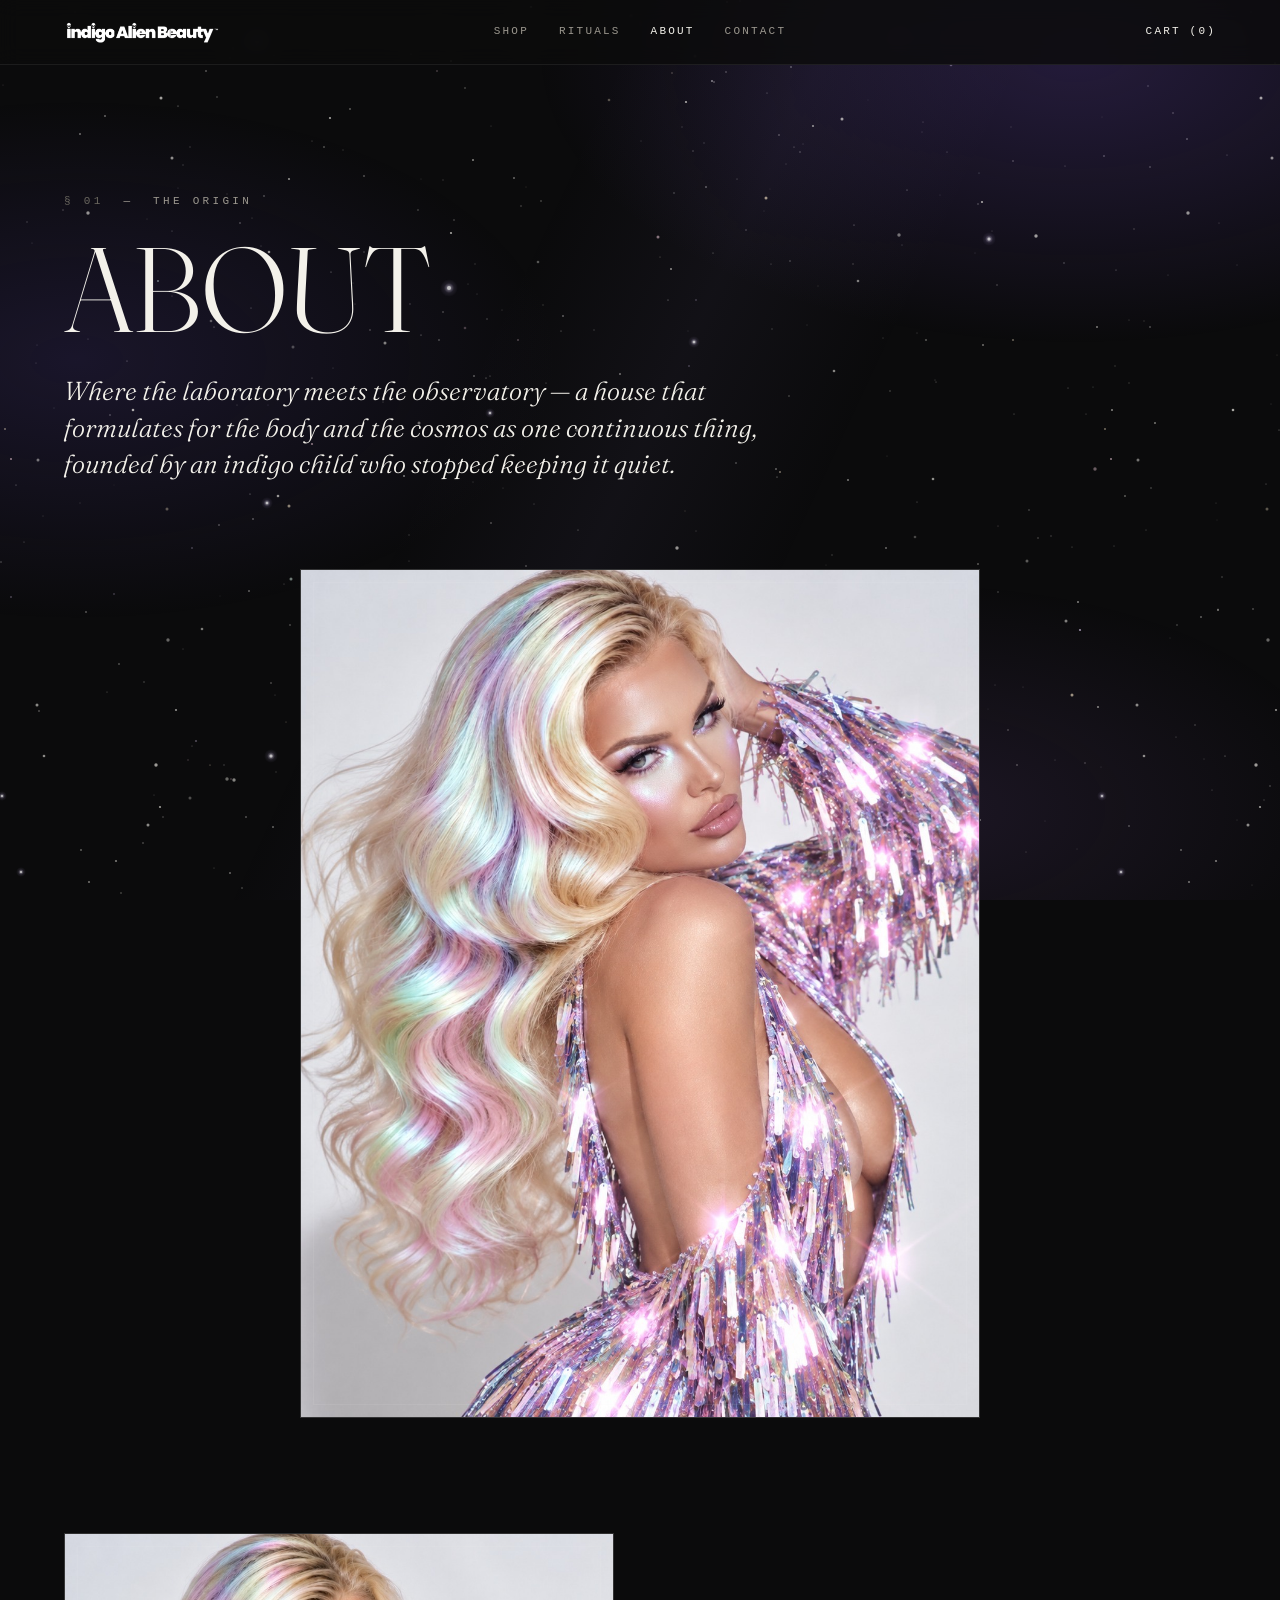
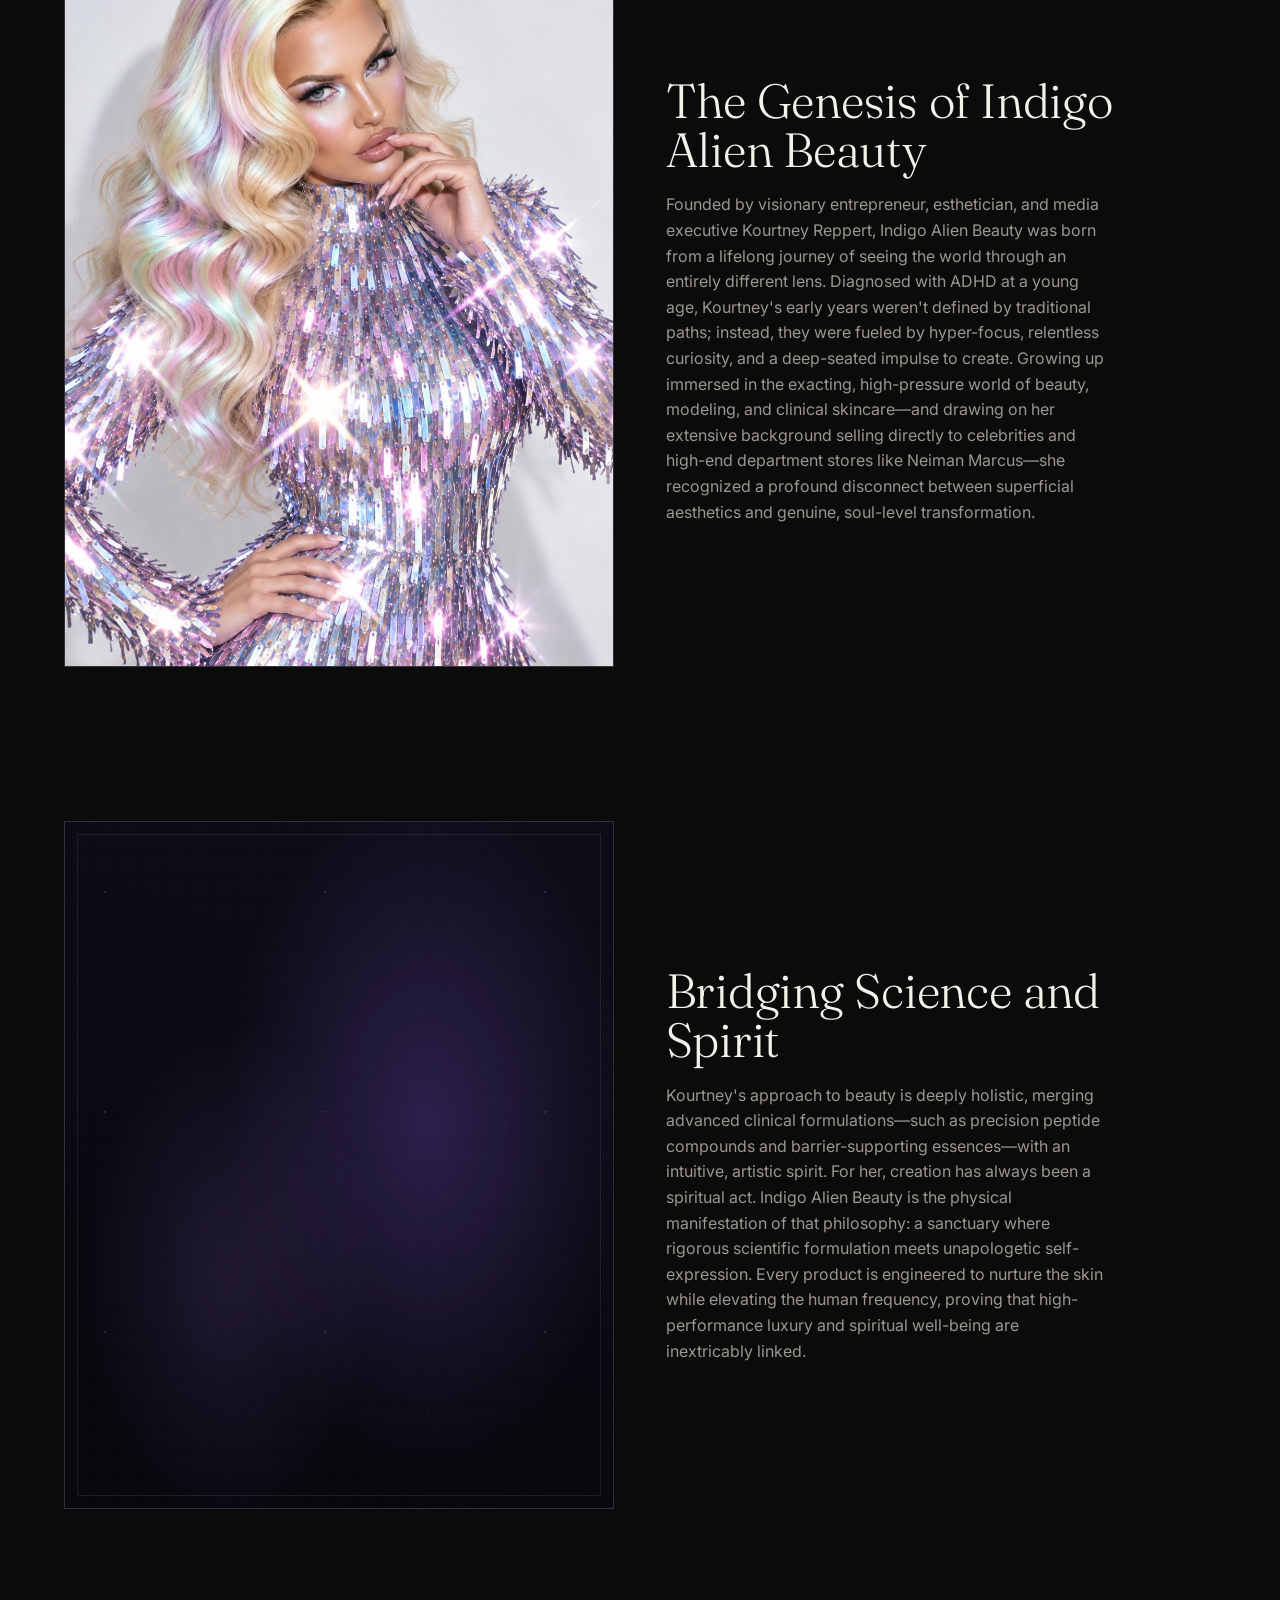
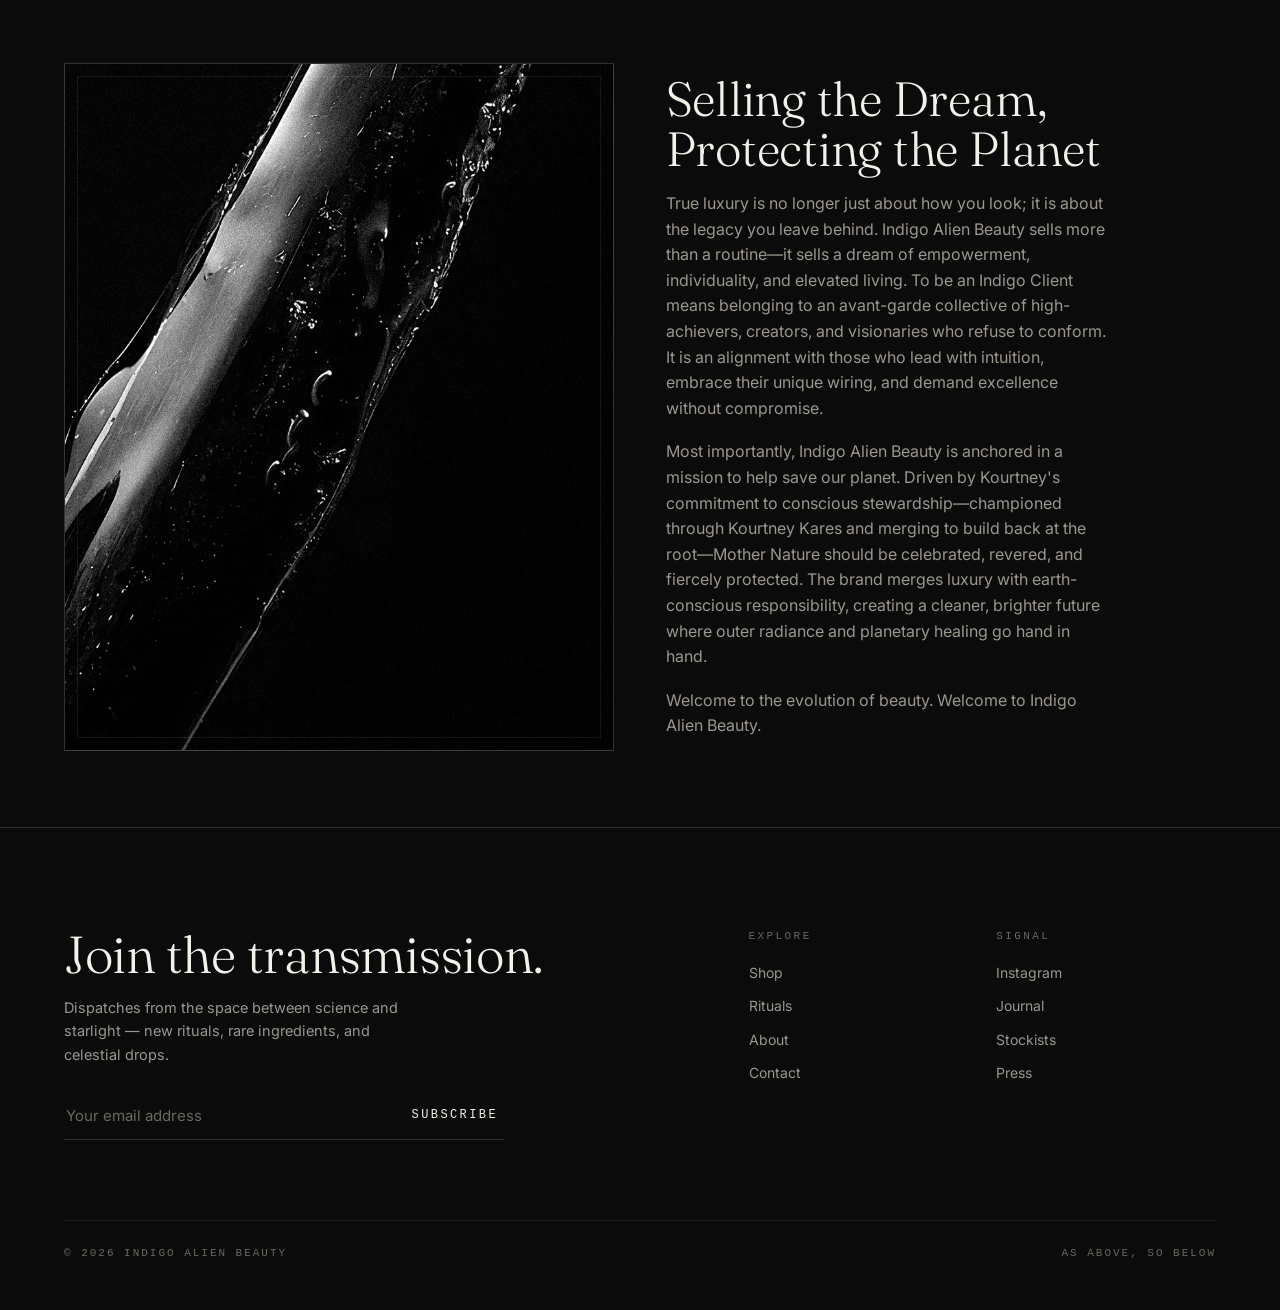
==== commit e0a1fb07: "v2: product shots only in product slots; wire Shop to the store; tidy placeholders - Diptych: Pair I" ====
--- a/indigo-alien-v2/about.html
+++ b/indigo-alien-v2/about.html
@@ -7,7 +7,7 @@
 <link rel="preconnect" href="https://fonts.googleapis.com">
 <link rel="preconnect" href="https://fonts.gstatic.com" crossorigin>
 <link href="https://fonts.googleapis.com/css2?family=Fraunces:ital,opsz,wght@0,9..144,300;0,9..144,400;0,9..144,500;1,9..144,300;1,9..144,400&family=Inter:wght@400;500;600&display=swap" rel="stylesheet">
-<link rel="stylesheet" href="styles.css?v=20260923c">
+<link rel="stylesheet" href="styles.css?v=20260924a">
 <link rel="canonical" href="https://justingossman.github.io/indigo-alien-v2/about.html">
 <meta name="theme-color" content="#0b0b0c">
 <link rel="icon" href="favicon.svg" type="image/svg+xml">
@@ -34,12 +34,12 @@
   <div class="head-inner">
     <a class="wordmark" href="index.html"><img src="img/brand/ia-logo-wordmark.png" alt="Indigo Alien Beauty" width="1250" height="191"></a>
     <nav class="main-nav">
-      <a href="#">Shop</a>
+      <a href="https://indigoalienbeauty.com">Shop</a>
       <a href="rituals.html">Rituals</a>
       <a href="about.html" aria-current="page">About</a>
       <a href="contact.html">Contact</a>
     </nav>
-    <a class="cart" href="#">Cart (0)</a>
+    <a class="cart" href="https://indigoalienbeauty.com/cart">Cart (0)</a>
   </div>
 </header>
 
@@ -75,14 +75,7 @@
   </div>
 
   <div class="row2">
-    <div class="slot slot--cosmos sx-belief">
-      <div class="slot-grain"></div>
-      <div class="slot-meta">
-        <span class="slot-id">IMG-16</span>
-        <span class="slot-dim">1600 × 1200 px</span>
-        <span class="slot-type">Editorial</span>
-      </div>
-    </div>
+    <div class="slot slot--cosmos sx-belief" aria-hidden="true"><div class="slot-grain"></div></div>
     <div class="row2-copy">
       <h2 class="display">Bridging Science and Spirit</h2>
       <p>Kourtney's approach to beauty is deeply holistic, merging advanced clinical formulations—such as precision peptide compounds and barrier-supporting essences—with an intuitive, artistic spirit. For her, creation has always been a spiritual act. Indigo Alien Beauty is the physical manifestation of that philosophy: a sanctuary where rigorous scientific formulation meets unapologetic self-expression. Every product is engineered to nurture the skin while elevating the human frequency, proving that high-performance luxury and spiritual well-being are inextricably linked.</p>
@@ -90,14 +83,8 @@
   </div>
 
   <div class="row2 flip">
-    <div class="slot slot--mono sx-ingredient">
-      <div class="slot-grain"></div>
-      <div class="slot-meta">
-        <span class="slot-id">IMG-17</span>
-        <span class="slot-dim">1000 × 1250 px</span>
-        <span class="slot-type">Editorial</span>
-        <span class="slot-note">Ingredient origin — B&amp;W macro</span>
-      </div>
+    <div class="slot slot--mono slot--standin">
+      <img class="slot-img" src="img/photos/shopify/about-ingredient-vanilla-bw.jpg" alt="Vanilla bean, black and white macro" width="800" height="1000" loading="lazy" decoding="async">
     </div>
     <div class="row2-copy">
       <h2 class="display">Selling the Dream, Protecting the Planet</h2>
@@ -122,7 +109,7 @@
       <div class="foot-nav">
         <div class="foot-col">
           <h4>Explore</h4>
-          <a href="#">Shop</a>
+          <a href="https://indigoalienbeauty.com">Shop</a>
           <a href="rituals.html">Rituals</a>
           <a href="about.html">About</a>
           <a href="contact.html">Contact</a>
--- a/indigo-alien-v2/styles.css
+++ b/indigo-alien-v2/styles.css
@@ -279,6 +279,17 @@
 .banner{ position:relative; }
 .banner .slot{ aspect-ratio:auto; min-height:clamp(360px,52vw,620px); border-left:0; border-right:0; }
 .banner .slot::after{ inset:18px; }
+/* IMG-11 scrim — the product-render stand-in is brighter than the old indigo
+   texture; darken the mid-band where the copy sits (::after is taken by the
+   mat frame). Above the image + grain (z1), below the copy (z3). */
+.banner .slot--standin::before{
+  content:""; position:absolute; inset:0; z-index:1; pointer-events:none;
+  background:linear-gradient(180deg,
+    rgba(0,0,0,0.40) 0%,
+    rgba(0,0,0,0.70) 38%,
+    rgba(0,0,0,0.70) 62%,
+    rgba(0,0,0,0.40) 100%);
+}
 .banner-copy{ position:absolute; inset:0; z-index:3; display:flex; flex-direction:column;
   align-items:center; justify-content:center; text-align:center; padding:30px; }
 .banner-copy .kicker{ margin-bottom:22px; }
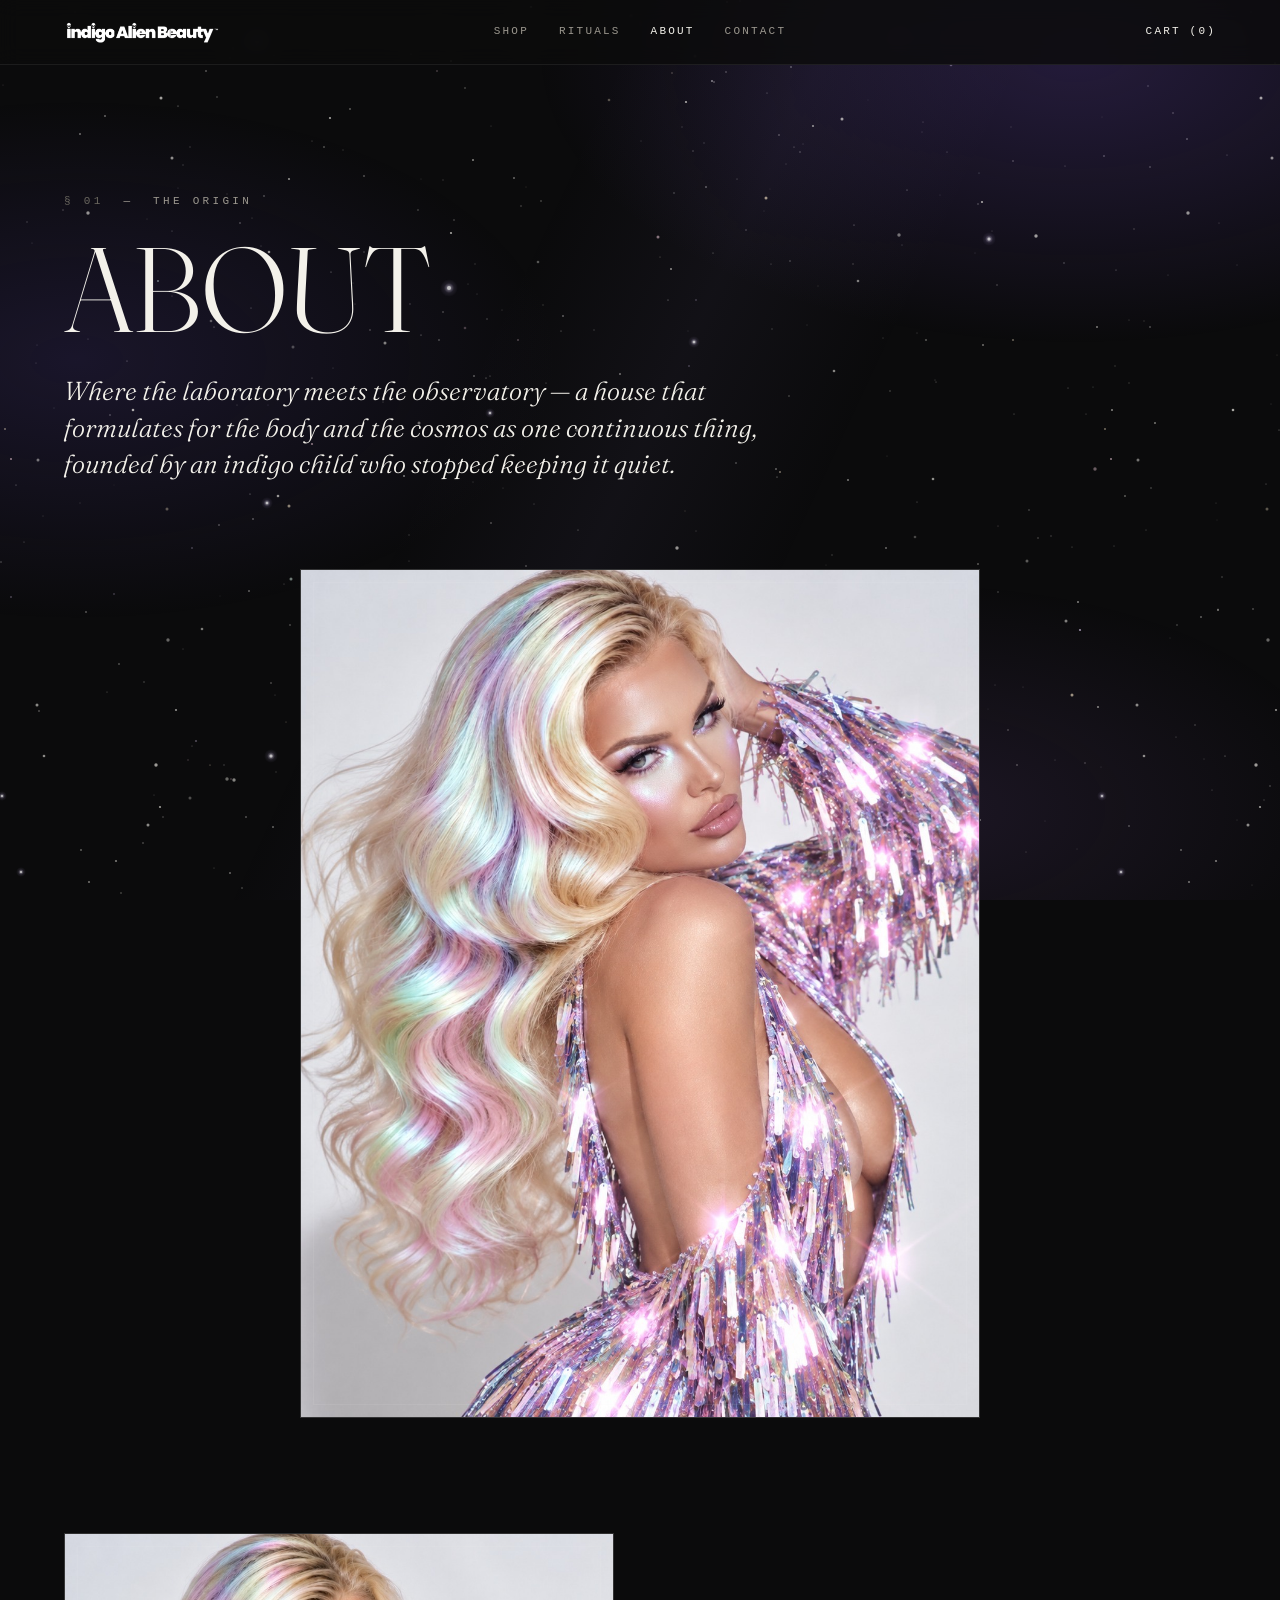
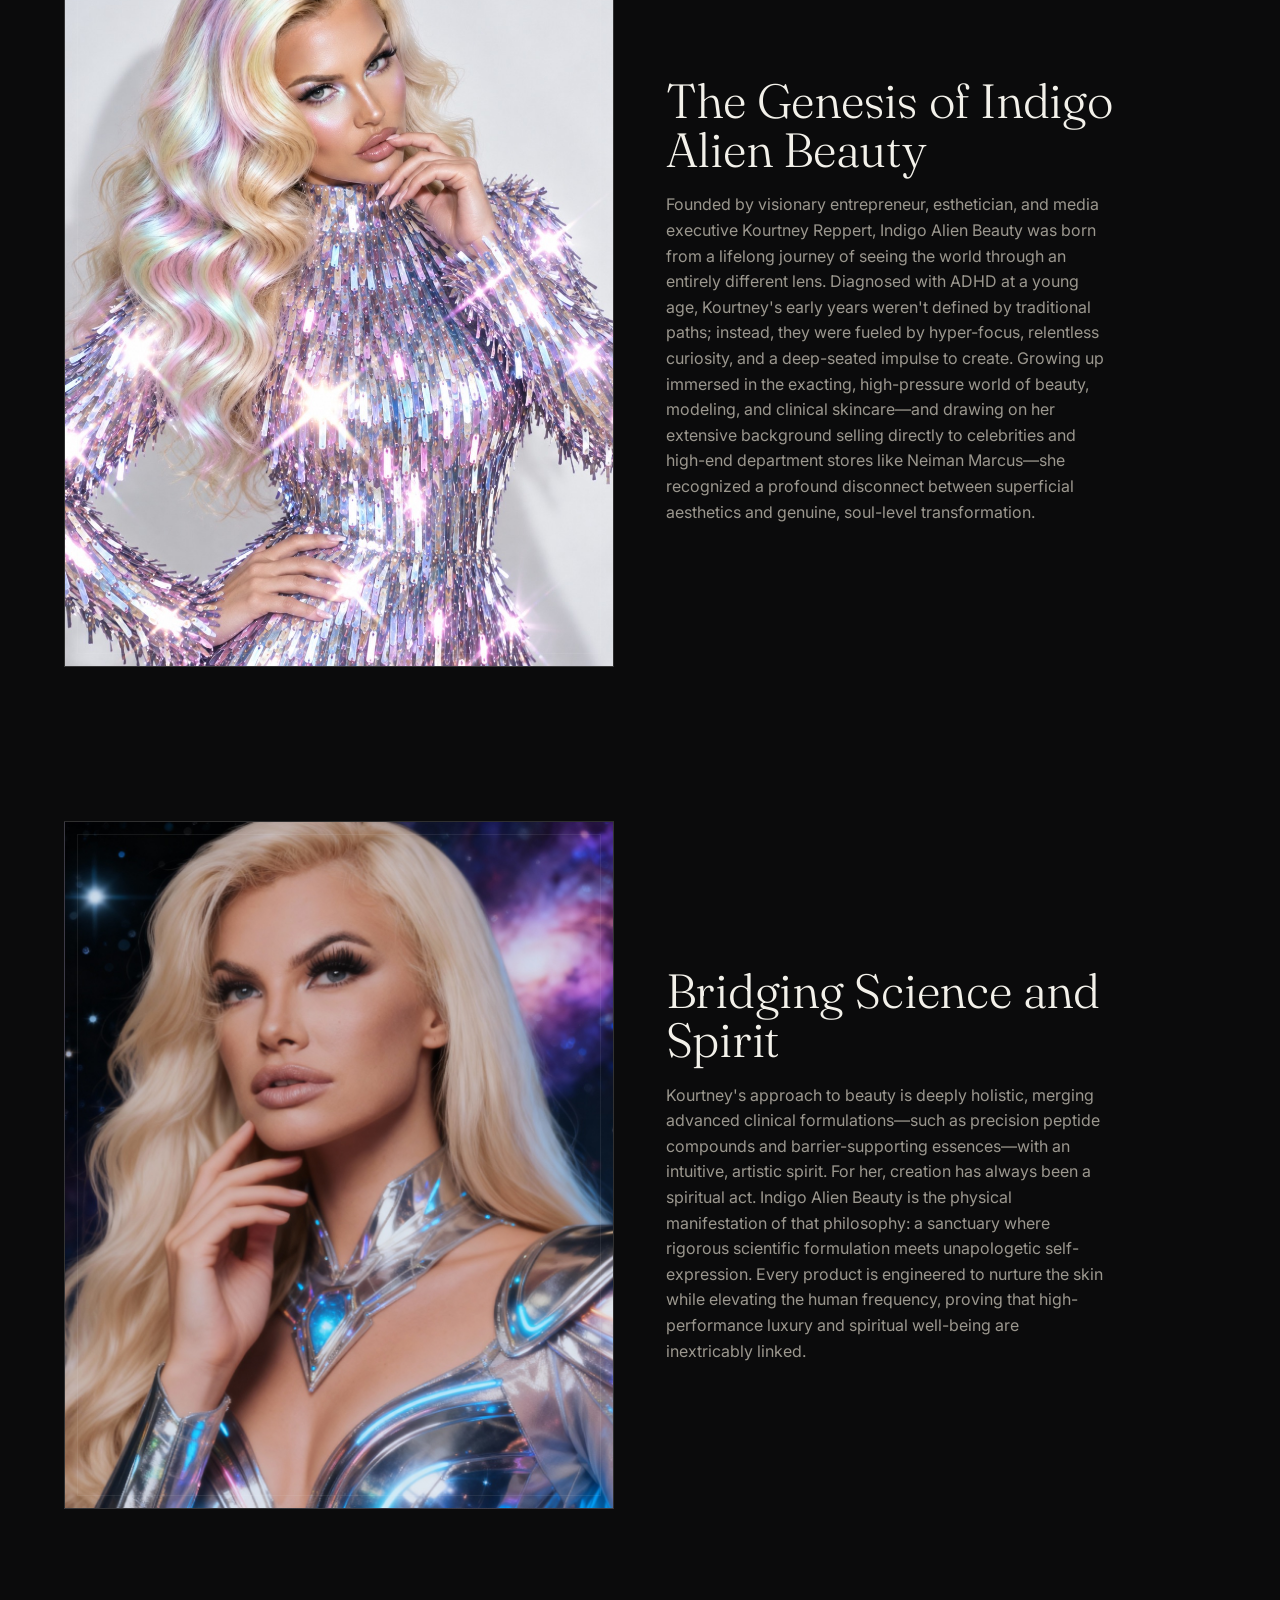
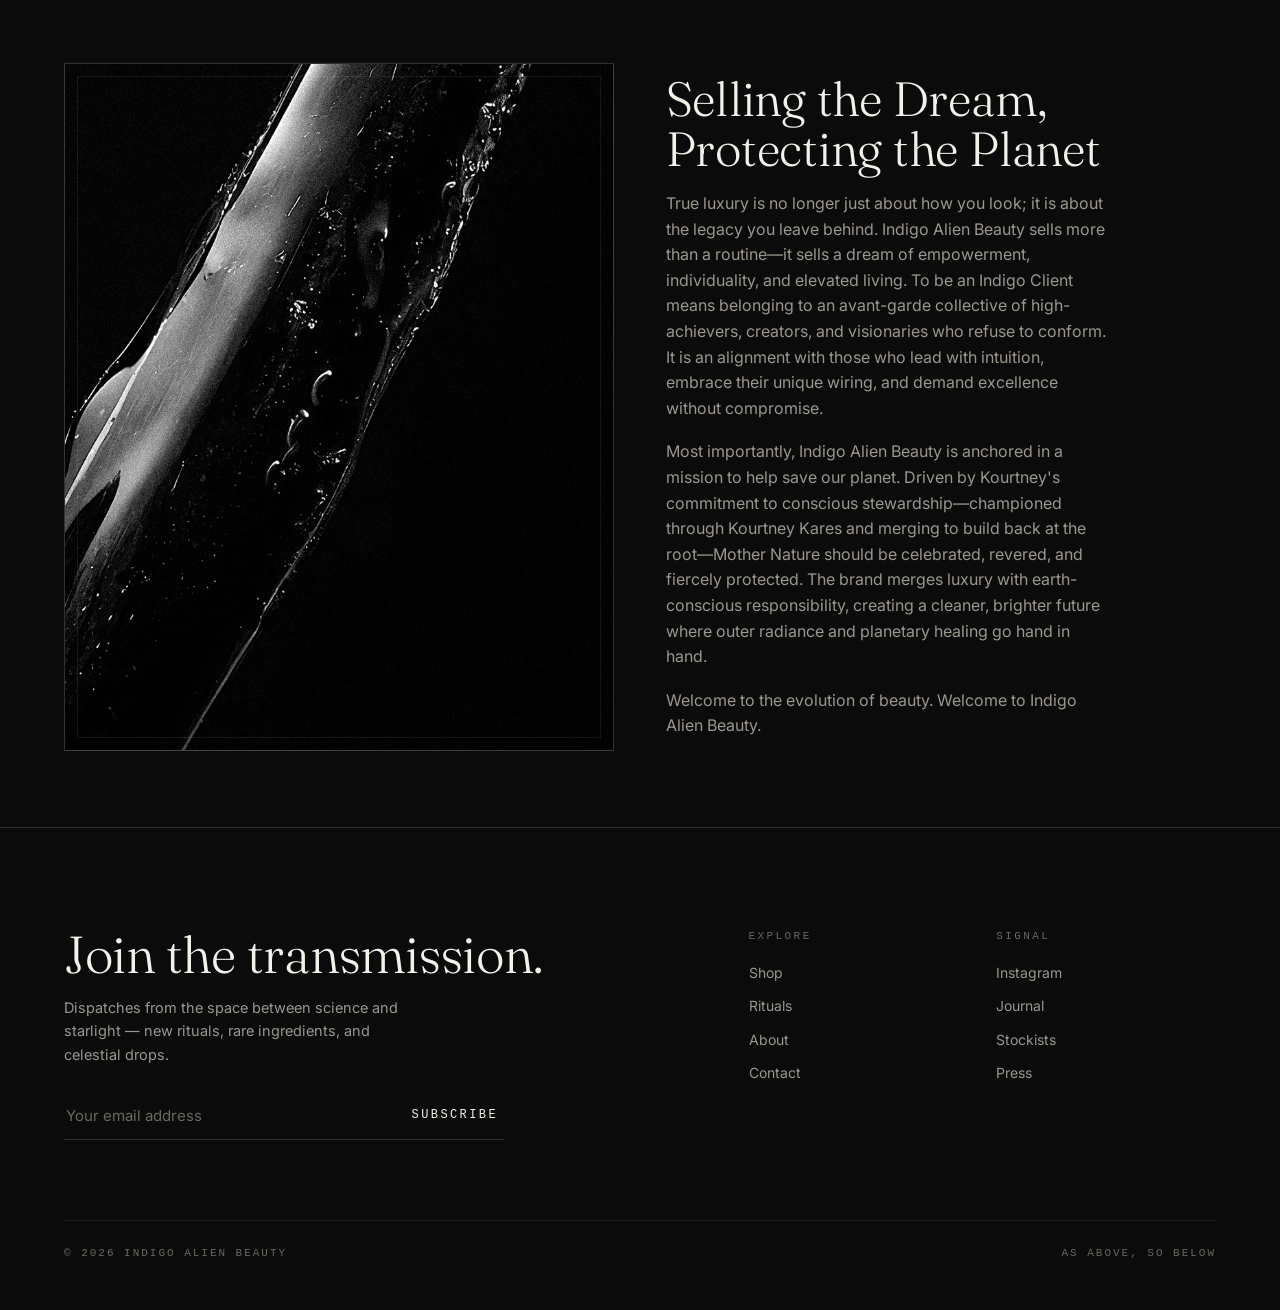
==== commit 68eb0ed7: "v2: fill the last three placeholders with Kourtney lifestyle shots - Rituals intro (IMG-12): lifesty" ====
--- a/indigo-alien-v2/about.html
+++ b/indigo-alien-v2/about.html
@@ -7,7 +7,7 @@
 <link rel="preconnect" href="https://fonts.googleapis.com">
 <link rel="preconnect" href="https://fonts.gstatic.com" crossorigin>
 <link href="https://fonts.googleapis.com/css2?family=Fraunces:ital,opsz,wght@0,9..144,300;0,9..144,400;0,9..144,500;1,9..144,300;1,9..144,400&family=Inter:wght@400;500;600&display=swap" rel="stylesheet">
-<link rel="stylesheet" href="styles.css?v=20260924a">
+<link rel="stylesheet" href="styles.css?v=20261028c">
 <link rel="canonical" href="https://justingossman.github.io/indigo-alien-v2/about.html">
 <meta name="theme-color" content="#0b0b0c">
 <link rel="icon" href="favicon.svg" type="image/svg+xml">
@@ -75,7 +75,9 @@
   </div>
 
   <div class="row2">
-    <div class="slot slot--cosmos sx-belief" aria-hidden="true"><div class="slot-grain"></div></div>
+    <div class="slot slot--cosmos slot--standin">
+      <img class="slot-img" src="img/photos/shopify/lifestyle-tallow.jpg" alt="Kourtney Reppert in a chrome collar, hand to her chin" width="1400" height="1400" loading="lazy" decoding="async">
+    </div>
     <div class="row2-copy">
       <h2 class="display">Bridging Science and Spirit</h2>
       <p>Kourtney's approach to beauty is deeply holistic, merging advanced clinical formulations—such as precision peptide compounds and barrier-supporting essences—with an intuitive, artistic spirit. For her, creation has always been a spiritual act. Indigo Alien Beauty is the physical manifestation of that philosophy: a sanctuary where rigorous scientific formulation meets unapologetic self-expression. Every product is engineered to nurture the skin while elevating the human frequency, proving that high-performance luxury and spiritual well-being are inextricably linked.</p>
--- a/indigo-alien-v2/styles.css
+++ b/indigo-alien-v2/styles.css
@@ -400,6 +400,7 @@
 .contact-info dt{ font-family:var(--mono); font-size:11px; letter-spacing:0.20em;
   text-transform:uppercase; color:var(--faint); margin-top:26px; }
 .contact-info dd{ margin:8px 0 0; font-family:var(--serif); font-size:20px; color:var(--ink); }
+.contact-grid .slot{ aspect-ratio:4/5; }   /* the frame has no text inside to give it height */
 @media (max-width:800px){ .contact-grid{ grid-template-columns:1fr; } }
 
 /* ============================================================================
@@ -596,3 +597,44 @@
   .look-strip{ overflow-x:visible; }
   .look-slot{ flex:1; }
 }
+
+/* ============================================================================
+   PRODUCT PAGES (products/<slug>.html) — mobile-first
+   Packshot on the dark studio slot, then name / price / description / buy.
+   From 900px the packshot and the info column sit side by side, the info
+   column sticky under the header.
+   ============================================================================ */
+.pdp{ padding-top:clamp(28px,6vw,70px); padding-bottom:clamp(50px,8vw,100px); }
+.crumbs a{ color:var(--muted); transition:color .25s ease; }
+.crumbs a:hover{ color:var(--ink); }
+.pdp-top{ display:grid; gap:28px; margin-top:22px; }
+.pdp-shot{ aspect-ratio:4/5; }
+.pdp-info h1{ font-size:clamp(38px,9vw,80px); line-height:0.98; }
+.pdp-price{ font-family:var(--mono); font-size:15px; letter-spacing:0.08em; margin:18px 0 0; }
+.pdp-desc p{ color:var(--muted); max-width:52ch; margin:22px 0 0; }
+.pdp-includes{ list-style:none; padding:0; margin:14px 0 0; display:grid; gap:12px; }
+.pdp-includes-head{ margin-top:28px; }
+.pdp-buy{ display:block; text-align:center; margin-top:32px; }
+@media (min-width:900px){
+  .pdp-top{ grid-template-columns:minmax(0,1.05fr) minmax(0,0.95fr);
+    gap:clamp(40px,5vw,80px); align-items:start; }
+  .pdp-info{ position:sticky; top:110px; }
+  .pdp-buy{ display:inline-block; }
+}
+/* why you'll love it — key ingredients */
+.pdp-why{ padding-top:0; }
+.pdp-why-list{ list-style:none; padding:0; margin:0; display:grid; }
+.pdp-why-list li{ border-top:1px solid var(--line); padding:22px 0; }
+.pdp-why-list h3{ font-size:22px; line-height:1.1; }
+.pdp-why-list p{ color:var(--muted); margin:8px 0 0; max-width:60ch; }
+@media (min-width:900px){
+  .pdp-why-list{ grid-template-columns:repeat(2,minmax(0,1fr)); column-gap:clamp(30px,4vw,60px); }
+}
+/* how to use + full ingredients, beside the lifestyle shot when there is one */
+.pdp-more{ padding-bottom:clamp(60px,9vw,120px); }
+.pdp-more .row2{ padding-top:0; align-items:start; }
+.pdp-more .row2-copy h2 + p{ font-family:var(--serif); font-style:italic; font-size:clamp(18px,1.8vw,22px);
+  line-height:1.45; color:var(--ink); }
+.pdp-ingr{ margin-top:36px; }
+.pdp-ingr p{ font-size:13px; line-height:1.75; color:var(--faint); max-width:70ch; margin:12px 0 0; }
+.pdp-more .pdp-ingr:first-child{ margin-top:0; }
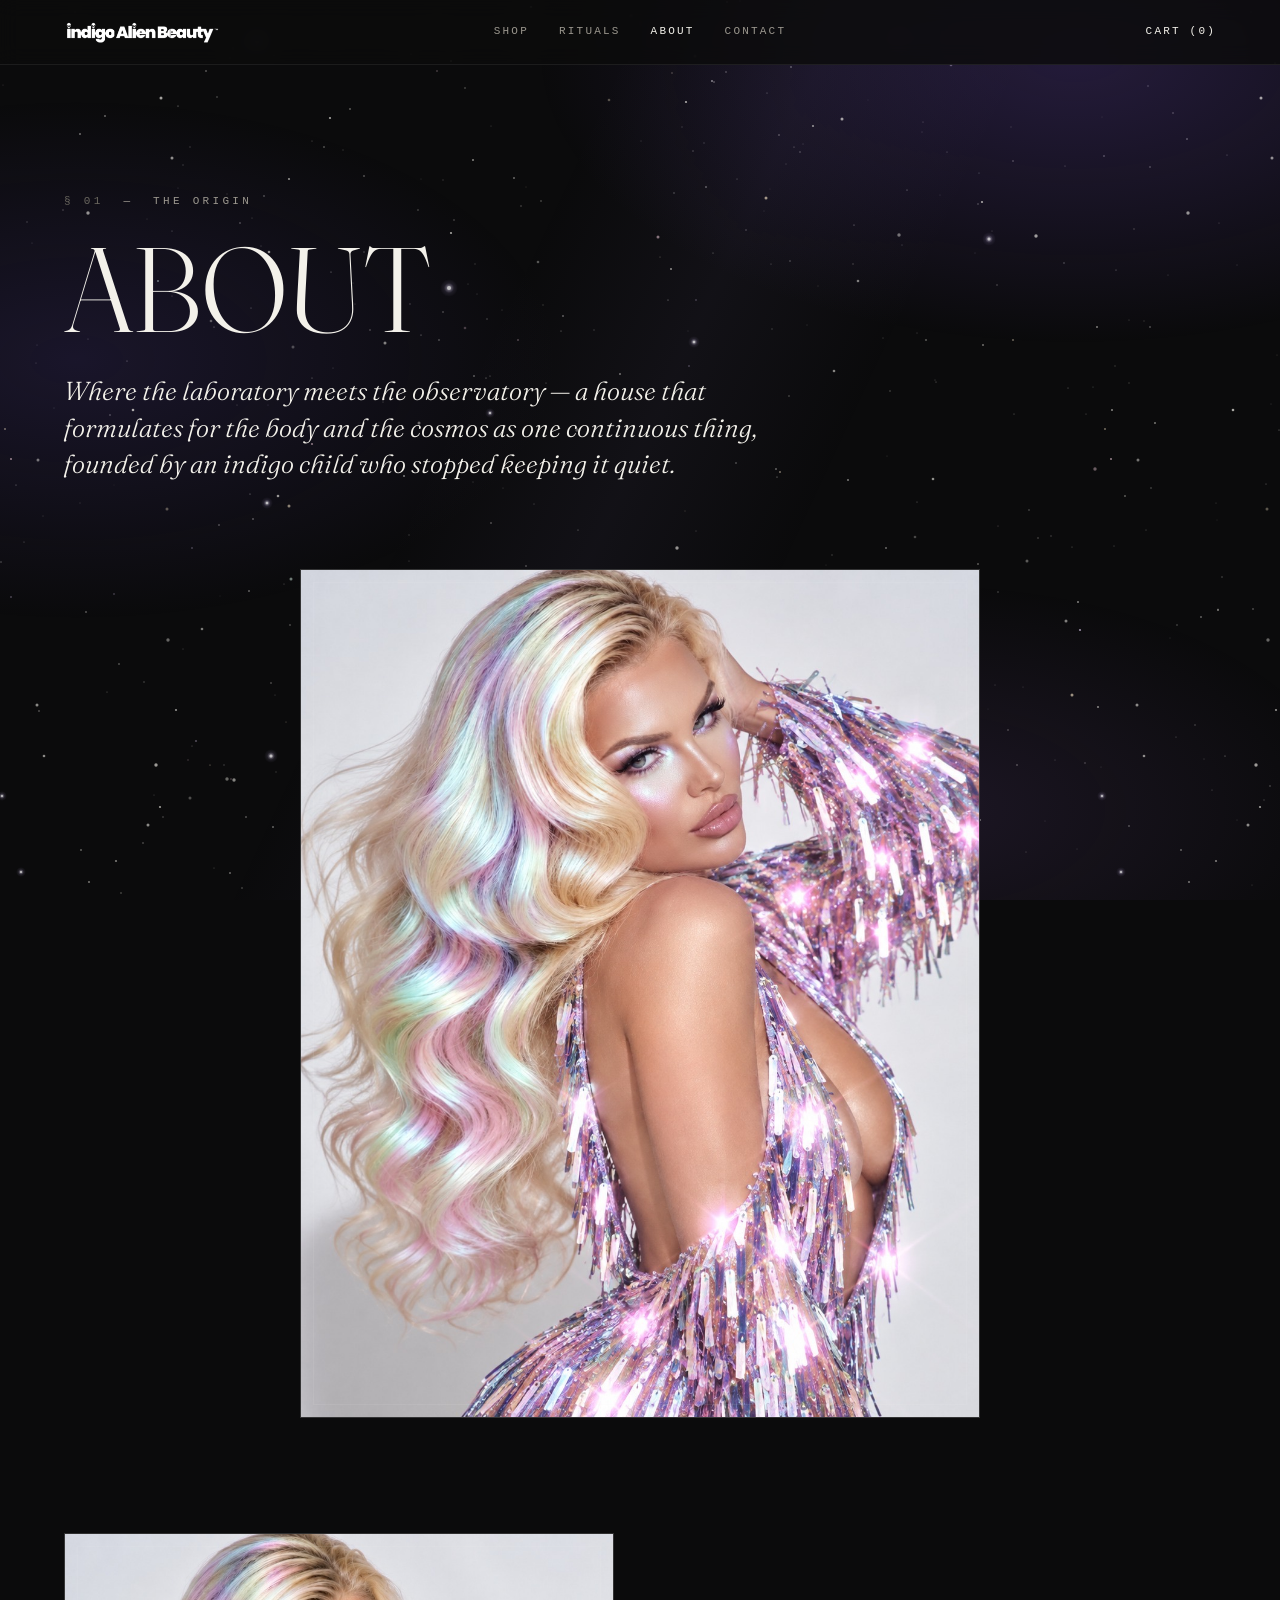
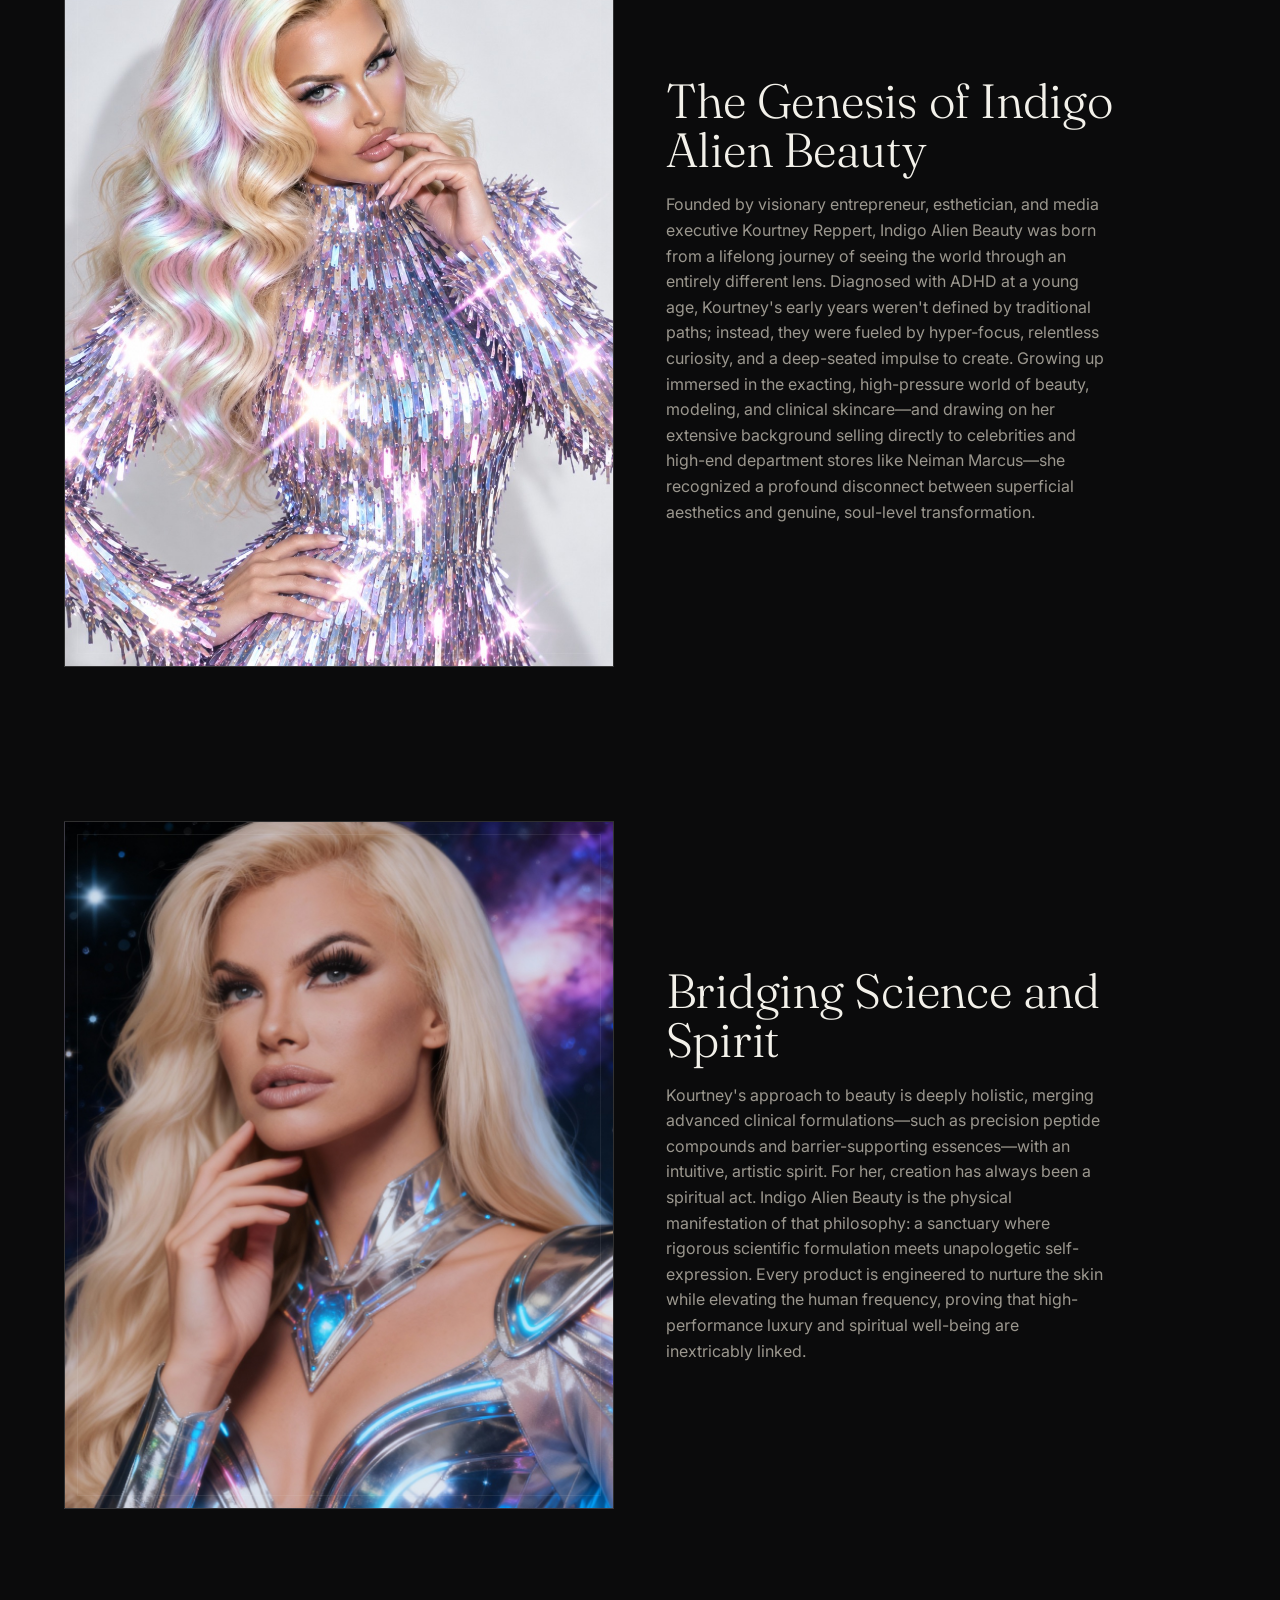
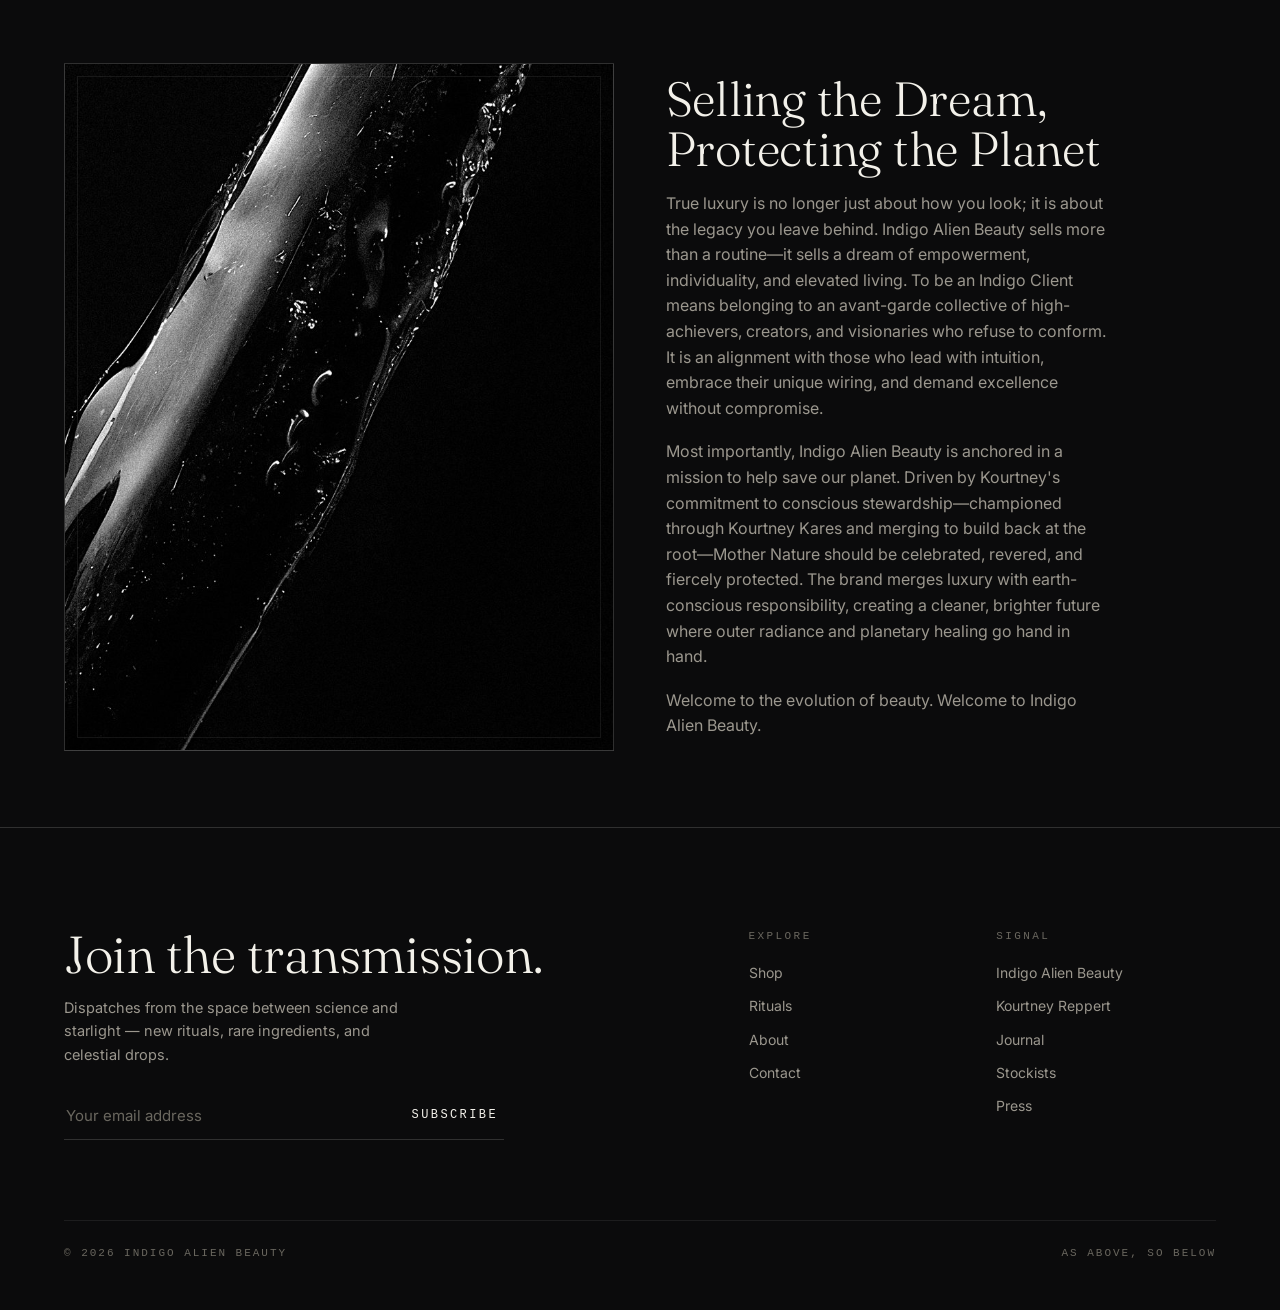
==== commit dda2caf1: "footer: link Indigo Alien Beauty + Kourtney Reppert Instagram Co-Authored-By: Claude Opus 5.5 <norep" ====
--- a/indigo-alien-v2/about.html
+++ b/indigo-alien-v2/about.html
@@ -7,7 +7,7 @@
 <link rel="preconnect" href="https://fonts.googleapis.com">
 <link rel="preconnect" href="https://fonts.gstatic.com" crossorigin>
 <link href="https://fonts.googleapis.com/css2?family=Fraunces:ital,opsz,wght@0,9..144,300;0,9..144,400;0,9..144,500;1,9..144,300;1,9..144,400&family=Inter:wght@400;500;600&display=swap" rel="stylesheet">
-<link rel="stylesheet" href="styles.css?v=20261028c">
+<link rel="stylesheet" href="styles.css?v=20261028f">
 <link rel="canonical" href="https://justingossman.github.io/indigo-alien-v2/about.html">
 <meta name="theme-color" content="#0b0b0c">
 <link rel="icon" href="favicon.svg" type="image/svg+xml">
@@ -118,7 +118,8 @@
         </div>
         <div class="foot-col">
           <h4>Signal</h4>
-          <a href="#">Instagram</a>
+          <a href="https://www.instagram.com/indigoalienbeauty/" target="_blank" rel="noopener" aria-label="Indigo Alien Beauty on Instagram">Indigo Alien Beauty</a>
+          <a href="https://www.instagram.com/kourtneyreppert/" target="_blank" rel="noopener" aria-label="Kourtney Reppert on Instagram">Kourtney Reppert</a>
           <a href="#">Journal</a>
           <a href="contact.html">Stockists</a>
           <a href="contact.html">Press</a>
--- a/indigo-alien-v2/styles.css
+++ b/indigo-alien-v2/styles.css
@@ -638,3 +638,46 @@
 .pdp-ingr{ margin-top:36px; }
 .pdp-ingr p{ font-size:13px; line-height:1.75; color:var(--faint); max-width:70ch; margin:12px 0 0; }
 .pdp-more .pdp-ingr:first-child{ margin-top:0; }
+
+/* ============================================================================
+   PACKSHOT COSMIC STAGE — product pages (.pdp-shot) and homepage cards (.stage)
+   The packshots are transparent WebPs, so no blend mode: the stage paints
+   behind them. Each page sets two custom properties on .pdp-shot:
+     --tone   r,g,b of the product's glow (gold / violet / deep blue / indigo)
+     --floor  how far down the frame the product's base sits, for the shadow
+   ============================================================================ */
+.slot.pdp-shot, .slot.stage{
+  --tone:96,66,168; --floor:91.5%;
+  background:
+    /* nebula glow behind the product */
+    radial-gradient(42% 34% at 50% 46%, rgba(var(--tone),0.30), rgba(var(--tone),0) 100%),
+    radial-gradient(70% 55% at 50% 50%, rgba(var(--tone),0.12), rgba(var(--tone),0) 100%),
+    /* star field: three offset tiles of single-pixel points */
+    radial-gradient(1px 1px at 18px 24px, rgba(255,255,255,0.55), transparent),
+    radial-gradient(1px 1px at 84px 70px, rgba(255,255,255,0.35), transparent),
+    radial-gradient(1.5px 1.5px at 140px 30px, rgba(220,210,255,0.45), transparent),
+    radial-gradient(1px 1px at 52px 118px, rgba(255,255,255,0.25), transparent),
+    linear-gradient(200deg,#121016 0%,#09090b 82%);
+  background-size:auto,auto,170px 150px,130px 170px,190px 210px,110px 140px,auto;
+}
+/* soft contact shadow + faint tinted reflection on the "floor" under the product */
+.slot.pdp-shot::before, .slot.stage::before{
+  content:""; position:absolute; z-index:0; pointer-events:none;
+  left:50%; top:var(--floor); width:56%; height:7%;
+  transform:translate(-50%,-50%);
+  background:
+    radial-gradient(50% 50% at 50% 50%, rgba(0,0,0,0.65), rgba(0,0,0,0) 100%),
+    radial-gradient(50% 30% at 50% 62%, rgba(var(--tone),0.22), rgba(var(--tone),0) 100%);
+}
+.pdp-shot .slot-img, .stage .slot-img{
+  transition:filter .6s ease, transform .6s ease;
+  filter:drop-shadow(0 0 0 rgba(var(--tone),0));
+}
+.pdp-shot:hover .slot-img, .stage:hover .slot-img, .stage:focus-within .slot-img{
+  filter:drop-shadow(0 0 22px rgba(var(--tone),0.38)) brightness(1.04);
+  transform:translateY(-0.8%);
+}
+@media (prefers-reduced-motion:reduce){
+  .pdp-shot .slot-img, .stage .slot-img{ transition:none; }
+  .pdp-shot:hover .slot-img, .stage:hover .slot-img, .stage:focus-within .slot-img{ transform:none; }
+}
